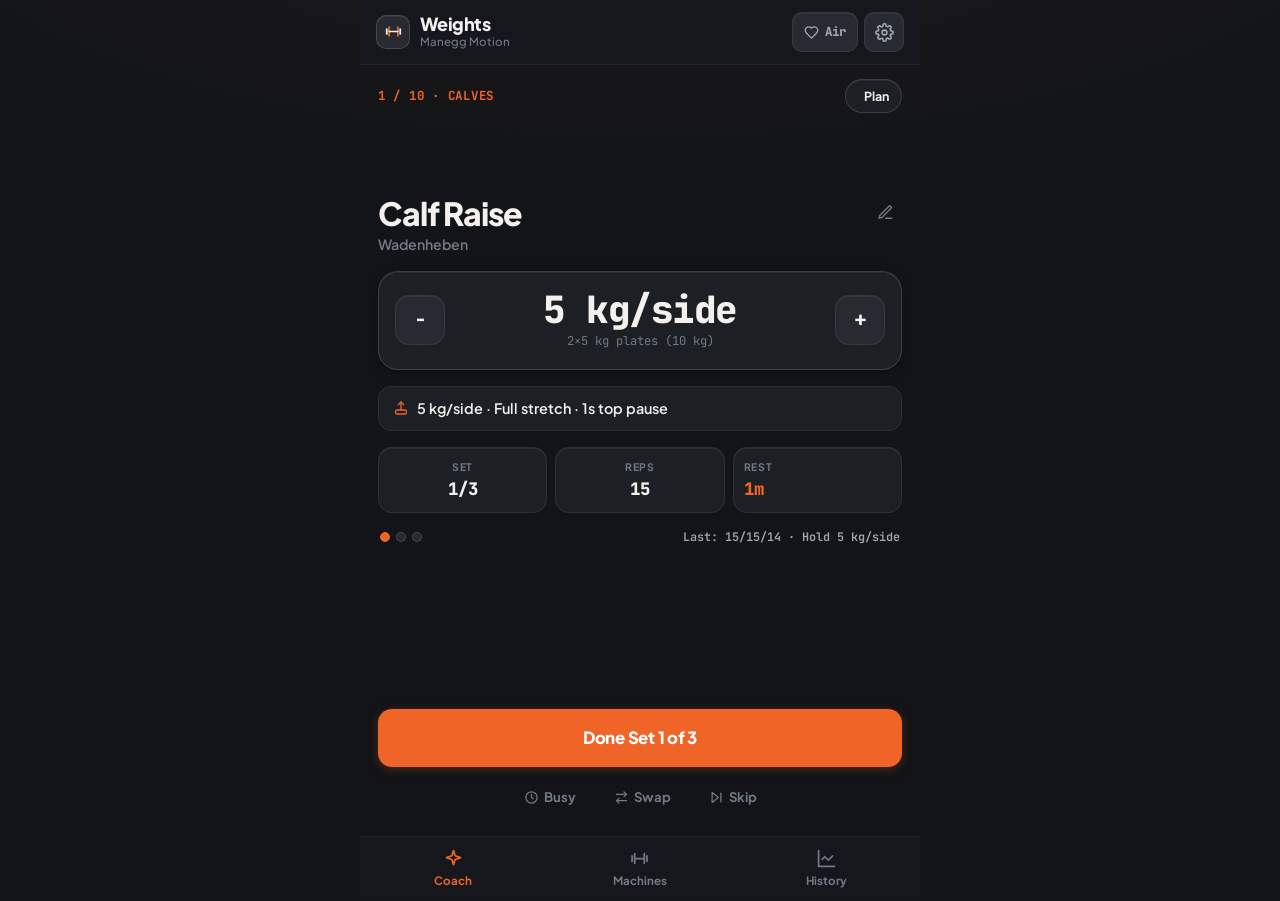
==== index.html @ cd10335b "Add Weights full-screen Manegg Motion coach PWA with Fitbit Air live HR" ====
<!DOCTYPE html>
<html lang="en" data-theme="dark">
<head>
  <meta charset="UTF-8" />
  <meta name="viewport" content="width=device-width, initial-scale=1.0, viewport-fit=cover" />
  <title>Weights — Manegg Motion Coach</title>
  <meta name="description" content="Full-screen gym coach for Manegg Motion with live Fitbit Air heart rate, adaptive weights, and rest timer." />
  <meta name="theme-color" content="#131519" />
  <meta name="apple-mobile-web-app-capable" content="yes" />
  <meta name="apple-mobile-web-app-status-bar-style" content="black-translucent" />
  <link rel="manifest" href="manifest.webmanifest" />
  <link rel="icon" type="image/svg+xml" href="icons/icon.svg" />
  <link rel="apple-touch-icon" href="icons/icon.svg" />
  <link rel="preconnect" href="https://fonts.googleapis.com" />
  <link rel="preconnect" href="https://fonts.gstatic.com" crossorigin />
  <link href="https://fonts.googleapis.com/css2?family=JetBrains+Mono:wght@600;700;800&family=Plus+Jakarta+Sans:wght@500;600;700;800&display=swap" rel="stylesheet" />
  <link rel="stylesheet" href="css/styles.css" />
</head>
<body>
  <div class="app-shell">
    <header class="app-header">
      <div class="brand">
        <div class="brand-mark" aria-hidden="true">
          <svg width="19" height="19" viewBox="0 0 24 24" fill="none" stroke="currentColor" stroke-width="2.2" stroke-linecap="round" stroke-linejoin="round">
            <path d="M6.5 6.5v11" stroke="var(--accent)"/>
            <path d="M17.5 6.5v11" stroke="var(--accent)"/>
            <path d="M3.5 9v6"/>
            <path d="M20.5 9v6"/>
            <path d="M6.5 12h11"/>
          </svg>
        </div>
        <div>
          <h1 class="brand-title">Weights</h1>
          <span class="brand-sub">Manegg Motion</span>
        </div>
      </div>

      <div class="header-actions">
        <button type="button" id="wearable-btn" class="hr-pill-btn" aria-label="Google Fitbit Air">
          <svg viewBox="0 0 24 24" fill="none" stroke="currentColor" stroke-width="2.1" stroke-linecap="round" stroke-linejoin="round">
            <path d="M19 14c1.49-1.46 3-3.21 3-5.5A5.5 5.5 0 0 0 16.5 3c-1.76 0-3 .5-4.5 2-1.5-1.5-2.74-2-4.5-2A5.5 5.5 0 0 0 2 8.5c0 2.3 1.5 4.05 3 5.5l7 7Z"/>
          </svg>
          <span id="wearable-btn-label">Air</span>
        </button>
        <button type="button" id="open-settings-btn" class="icon-btn" aria-label="Settings">
          <svg viewBox="0 0 24 24" fill="none" stroke="currentColor" stroke-width="2" stroke-linecap="round" stroke-linejoin="round">
            <circle cx="12" cy="12" r="3"/>
            <path d="M19.4 15a1.65 1.65 0 0 0 .33 1.82l.06.06a2 2 0 1 1-2.83 2.83l-.06-.06a1.65 1.65 0 0 0-1.82-.33 1.65 1.65 0 0 0-1 1.51V21a2 2 0 1 1-4 0v-.09A1.65 1.65 0 0 0 9 19.4a1.65 1.65 0 0 0-1.82.33l-.06.06a2 2 0 1 1-2.83-2.83l.06-.06a1.65 1.65 0 0 0 .33-1.82 1.65 1.65 0 0 0-1.51-1H3a2 2 0 1 1 0-4h.09A1.65 1.65 0 0 0 4.6 9a1.65 1.65 0 0 0-.33-1.82l-.06-.06a2 2 0 1 1 2.83-2.83l.06.06a1.65 1.65 0 0 0 1.82.33H9a1.65 1.65 0 0 0 1-1.51V3a2 2 0 1 1 4 0v.09a1.65 1.65 0 0 0 1 1.51 1.65 1.65 0 0 0 1.82-.33l.06-.06a2 2 0 1 1 2.83 2.83l-.06.06a1.65 1.65 0 0 0-.33 1.82V9c.26.6.85 1 1.51 1H21a2 2 0 1 1 0 4h-.09a1.65 1.65 0 0 0-1.51 1Z"/>
          </svg>
        </button>
      </div>
    </header>

    <main id="app-main" class="app-main" aria-live="polite"></main>

    <aside id="timer-dock" class="timer-dock is-hidden" aria-label="Rest timer"></aside>

    <nav class="bottom-nav" aria-label="Navigation">
      <button type="button" id="nav-coach" class="nav-item is-active" data-tab="coach">
        <svg viewBox="0 0 24 24" fill="none" stroke="currentColor" stroke-width="2" stroke-linecap="round" stroke-linejoin="round">
          <path d="M12 3l1.9 5.8L20 11l-6.1 2.2L12 19l-1.9-5.8L4 11l6.1-2.2L12 3z"/>
        </svg>
        <span>Coach</span>
      </button>

      <button type="button" id="nav-machines" class="nav-item" data-tab="machines">
        <svg viewBox="0 0 24 24" fill="none" stroke="currentColor" stroke-width="2" stroke-linecap="round" stroke-linejoin="round">
          <path d="M6.5 6.5v11"/>
          <path d="M17.5 6.5v11"/>
          <path d="M3.5 9v6"/>
          <path d="M20.5 9v6"/>
          <path d="M6.5 12h11"/>
        </svg>
        <span>Machines</span>
      </button>

      <button type="button" id="nav-history" class="nav-item" data-tab="history">
        <svg viewBox="0 0 24 24" fill="none" stroke="currentColor" stroke-width="2" stroke-linecap="round" stroke-linejoin="round">
          <path d="M3 3v18h18"/>
          <path d="m19 9-5 5-4-4-3 3"/>
        </svg>
        <span>History</span>
      </button>
    </nav>
  </div>

  <div id="modal-backdrop" class="modal-backdrop" role="dialog" aria-modal="true" aria-hidden="true" aria-labelledby="modal-title">
    <div class="modal-sheet">
      <div class="modal-header">
        <h2 id="modal-title" class="modal-title"></h2>
        <button type="button" id="close-modal-btn" class="card-mini-btn" data-action="close-modal" aria-label="Close">
          <svg viewBox="0 0 24 24" fill="none" stroke="currentColor" stroke-width="2" stroke-linecap="round" stroke-linejoin="round">
            <path d="M18 6 6 18"/>
            <path d="m6 6 12 12"/>
          </svg>
        </button>
      </div>
      <div id="modal-body"></div>
    </div>
  </div>

  <div id="toast" class="toast" role="status" aria-live="polite"></div>

  <script type="module" src="js/app.js"></script>
</body>
</html>
---- css/styles.css ----
/* ==========================================================================
   WEIGHTS — Gym Machine & Rest Timer Design System
   Tactile Gym Hardware aesthetic: Matte Obsidian, Warm Chalk, Signal Orange
   ========================================================================== */

:root {
  /* Palette — Dark (Default Gym Floor) */
  --bg-app: hsl(220, 12%, 8%);
  --bg-surface: hsl(220, 11%, 12.5%);
  --bg-surface-hover: hsl(220, 11%, 14.5%);
  --bg-elevated: hsl(220, 10%, 17%);
  --bg-pressed: hsl(220, 10%, 21%);
  --bg-inset: hsl(220, 13%, 9.5%);
  --bg-dock: hsla(220, 13%, 10%, 0.94);

  --border-subtle: hsla(36, 15%, 90%, 0.08);
  --border-strong: hsla(36, 15%, 90%, 0.16);
  --specular-top: inset 0 1px 0 hsla(36, 20%, 96%, 0.06);

  --text-primary: hsl(36, 20%, 94%);
  --text-secondary: hsl(220, 10%, 67%);
  --text-muted: hsl(220, 9%, 49%);

  --accent: hsl(18, 88%, 55%);
  --accent-hover: hsl(18, 92%, 61%);
  --accent-text: hsl(0, 0%, 100%);
  --accent-soft: hsla(18, 88%, 55%, 0.14);

  --success: hsl(152, 60%, 44%);
  --success-text: hsl(152, 85%, 96%);
  --success-soft: hsla(152, 60%, 44%, 0.15);

  --warning: hsl(40, 92%, 54%);
  --warning-soft: hsla(40, 92%, 54%, 0.16);

  --danger: hsl(4, 78%, 56%);
  --danger-soft: hsla(4, 78%, 56%, 0.15);

  /* Shadows */
  --shadow-card: 0 2px 10px hsla(220, 40%, 2%, 0.35), var(--specular-top);
  --shadow-elevated: 0 10px 30px hsla(220, 40%, 2%, 0.5), var(--specular-top);
  --shadow-modal: 0 24px 60px hsla(220, 40%, 2%, 0.72), var(--specular-top);

  /* Typography */
  --font-sans: 'Plus Jakarta Sans', -apple-system, BlinkMacSystemFont, 'Segoe UI', Roboto, sans-serif;
  --font-mono: 'JetBrains Mono', ui-monospace, SFMono-Regular, Menlo, Consolas, monospace;

  /* Spacing & Radii */
  --radius-xs: 6px;
  --radius-sm: 10px;
  --radius-md: 14px;
  --radius-lg: 20px;
  --radius-pill: 999px;

  /* Motion */
  --ease-out: cubic-bezier(0.22, 1, 0.36, 1);
  --dur-fast: 140ms;
  --dur-med: 240ms;

  /* Layout */
  --app-max-w: 560px;
  --nav-h: 64px;
  --dock-h: 78px;
}

[data-theme="light"] {
  --bg-app: hsl(36, 18%, 94%);
  --bg-surface: hsl(0, 0%, 100%);
  --bg-surface-hover: hsl(36, 20%, 98%);
  --bg-elevated: hsl(36, 14%, 92%);
  --bg-pressed: hsl(36, 12%, 86%);
  --bg-inset: hsl(36, 16%, 95%);
  --bg-dock: hsla(0, 0%, 100%, 0.94);

  --border-subtle: hsla(220, 18%, 12%, 0.08);
  --border-strong: hsla(220, 18%, 12%, 0.16);
  --specular-top: inset 0 1px 0 hsla(0, 0%, 100%, 0.9);

  --text-primary: hsl(220, 18%, 12%);
  --text-secondary: hsl(220, 10%, 40%);
  --text-muted: hsl(220, 8%, 55%);

  --accent: hsl(16, 86%, 48%);
  --accent-hover: hsl(16, 86%, 43%);
  --accent-text: hsl(0, 0%, 100%);
  --accent-soft: hsla(16, 86%, 48%, 0.11);

  --success: hsl(152, 62%, 35%);
  --success-text: hsl(0, 0%, 100%);
  --success-soft: hsla(152, 62%, 35%, 0.12);

  --warning: hsl(36, 90%, 44%);
  --warning-soft: hsla(36, 90%, 44%, 0.14);

  --danger: hsl(4, 74%, 49%);
  --danger-soft: hsla(4, 74%, 49%, 0.12);

  --shadow-card: 0 2px 8px hsla(220, 20%, 15%, 0.06), 0 1px 2px hsla(220, 20%, 15%, 0.04);
  --shadow-elevated: 0 10px 26px hsla(220, 20%, 15%, 0.12);
  --shadow-modal: 0 24px 60px hsla(220, 20%, 15%, 0.24);
}

/* Reset & Base */
*,
*::before,
*::after {
  box-sizing: border-box;
  -webkit-tap-highlight-color: transparent;
}

html {
  font-size: 16px;
  color-scheme: dark;
  background-color: var(--bg-app);
}

[data-theme="light"] {
  color-scheme: light;
}

body {
  margin: 0;
  min-height: 100dvh;
  font-family: var(--font-sans);
  color: var(--text-primary);
  background:
    radial-gradient(120% 55% at 50% -10%, hsla(18, 40%, 40%, 0.07), transparent 65%),
    var(--bg-app);
  line-height: 1.45;
  -webkit-font-smoothing: antialiased;
  overflow-x: hidden;
}

button,
input,
select,
textarea {
  font: inherit;
  color: inherit;
}

button {
  cursor: pointer;
  border: none;
  background: none;
  padding: 0;
  touch-action: manipulation;
}

button:focus-visible,
input:focus-visible,
select:focus-visible,
textarea:focus-visible {
  outline: 2px solid var(--accent);
  outline-offset: 2px;
}

.sr-only {
  position: absolute;
  width: 1px;
  height: 1px;
  padding: 0;
  margin: -1px;
  overflow: hidden;
  clip: rect(0, 0, 0, 0);
  white-space: nowrap;
  border: 0;
}

.mono {
  font-family: var(--font-mono);
  font-variant-numeric: tabular-nums;
}

/* ==========================================================================
   App Shell & Header
   ========================================================================== */

.app-shell {
  width: 100%;
  max-width: var(--app-max-w);
  margin: 0 auto;
  min-height: 100dvh;
  display: flex;
  flex-direction: column;
  position: relative;
}

.app-header {
  position: sticky;
  top: 0;
  z-index: 30;
  background: var(--bg-dock);
  backdrop-filter: blur(14px);
  -webkit-backdrop-filter: blur(14px);
  border-bottom: 1px solid var(--border-subtle);
  padding: 12px 16px;
  display: flex;
  align-items: center;
  justify-content: space-between;
  gap: 10px;
}

.brand {
  display: flex;
  align-items: center;
  gap: 10px;
  min-width: 0;
}

.brand-mark {
  width: 34px;
  height: 34px;
  border-radius: 10px;
  background: var(--bg-elevated);
  border: 1px solid var(--border-strong);
  display: grid;
  place-items: center;
  flex-shrink: 0;
  box-shadow: var(--specular-top);
}

.brand-title {
  margin: 0;
  font-size: 1.125rem;
  font-weight: 800;
  letter-spacing: -0.03em;
  line-height: 1.1;
}

.brand-sub {
  font-size: 0.72rem;
  color: var(--text-muted);
  font-weight: 500;
  display: block;
}

.header-actions {
  display: flex;
  align-items: center;
  gap: 6px;
}

.icon-btn {
  width: 40px;
  height: 40px;
  border-radius: var(--radius-sm);
  background: var(--bg-elevated);
  border: 1px solid var(--border-subtle);
  color: var(--text-secondary);
  display: inline-flex;
  align-items: center;
  justify-content: center;
  transition: background var(--dur-fast) var(--ease-out),
              color var(--dur-fast) var(--ease-out),
              transform var(--dur-fast) var(--ease-out);
  box-shadow: var(--specular-top);
}

.icon-btn:hover {
  background: var(--bg-pressed);
  color: var(--text-primary);
}

.icon-btn:active {
  transform: scale(0.94);
}

.icon-btn.is-active {
  background: var(--accent-soft);
  color: var(--accent);
  border-color: hsla(18, 88%, 55%, 0.25);
}

.icon-btn svg {
  width: 19px;
  height: 19px;
}

/* ==========================================================================
   Main Content Area
   ========================================================================== */

.app-main {
  flex: 1;
  padding: 14px 16px calc(var(--nav-h) + var(--dock-h) + 34px);
  display: flex;
  flex-direction: column;
  gap: 14px;
}

/* Active Session Banner */
.session-bar {
  background: var(--bg-surface);
  border: 1px solid var(--border-subtle);
  border-radius: var(--radius-md);
  padding: 12px 14px;
  display: flex;
  align-items: center;
  justify-content: space-between;
  gap: 12px;
  box-shadow: var(--shadow-card);
}

.session-stats {
  display: flex;
  align-items: center;
  gap: 14px;
  flex-wrap: wrap;
}

.session-stat {
  display: flex;
  flex-direction: column;
}

.session-stat-label {
  font-size: 0.68rem;
  text-transform: uppercase;
  letter-spacing: 0.06em;
  color: var(--text-muted);
  font-weight: 700;
}

.session-stat-value {
  font-family: var(--font-mono);
  font-variant-numeric: tabular-nums;
  font-size: 0.96rem;
  font-weight: 700;
  color: var(--text-primary);
}

.btn {
  display: inline-flex;
  align-items: center;
  justify-content: center;
  gap: 7px;
  min-height: 42px;
  padding: 0 15px;
  border-radius: var(--radius-sm);
  font-size: 0.875rem;
  font-weight: 700;
  letter-spacing: -0.01em;
  transition: background var(--dur-fast) var(--ease-out),
              transform var(--dur-fast) var(--ease-out),
              opacity var(--dur-fast) var(--ease-out);
  white-space: nowrap;
}

.btn svg {
  width: 17px;
  height: 17px;
  flex-shrink: 0;
}

.machine-setup-icon svg {
  width: 14px;
  height: 14px;
  display: block;
}

.timer-idle-label svg {
  width: 16px;
  height: 16px;
  color: var(--accent);
  flex-shrink: 0;
}

.btn:active {
  transform: scale(0.97);
}

.btn-primary {
  background: var(--accent);
  color: var(--accent-text);
  box-shadow: 0 2px 10px hsla(18, 88%, 55%, 0.28);
}

.btn-primary:hover {
  background: var(--accent-hover);
}

.btn-success {
  background: var(--success);
  color: var(--success-text);
}

.btn-secondary {
  background: var(--bg-elevated);
  color: var(--text-primary);
  border: 1px solid var(--border-subtle);
  box-shadow: var(--specular-top);
}

.btn-secondary:hover {
  background: var(--bg-pressed);
}

.btn-ghost {
  background: transparent;
  color: var(--text-secondary);
}

.btn-ghost:hover {
  background: var(--bg-elevated);
  color: var(--text-primary);
}

.btn-danger {
  background: var(--danger-soft);
  color: var(--danger);
}

.btn-danger:hover {
  background: var(--danger);
  color: #fff;
}

.btn-sm {
  min-height: 36px;
  padding: 0 12px;
  font-size: 0.8rem;
}

.btn:disabled {
  opacity: 0.45;
  cursor: not-allowed;
  transform: none;
}

/* Toolbar: Routine Tabs + Search */
.train-controls {
  display: flex;
  flex-direction: column;
  gap: 10px;
}

.routine-tabs {
  display: flex;
  gap: 7px;
  overflow-x: auto;
  padding-bottom: 2px;
  scrollbar-width: none;
}

.routine-tabs::-webkit-scrollbar {
  display: none;
}

.routine-tab {
  flex-shrink: 0;
  min-height: 38px;
  padding: 0 14px;
  border-radius: var(--radius-pill);
  background: var(--bg-surface);
  border: 1px solid var(--border-subtle);
  color: var(--text-secondary);
  font-size: 0.84rem;
  font-weight: 600;
  display: inline-flex;
  align-items: center;
  gap: 6px;
  transition: all var(--dur-fast) var(--ease-out);
  box-shadow: var(--specular-top);
}

.routine-tab:hover {
  color: var(--text-primary);
  background: var(--bg-elevated);
}

.routine-tab.is-active {
  background: var(--text-primary);
  color: var(--bg-app);
  border-color: transparent;
}

.routine-tab-count {
  font-family: var(--font-mono);
  font-size: 0.72rem;
  opacity: 0.72;
}

.search-row {
  display: flex;
  gap: 8px;
  align-items: center;
}

.search-box {
  flex: 1;
  position: relative;
  display: flex;
  align-items: center;
}

.search-box svg {
  position: absolute;
  left: 12px;
  width: 17px;
  height: 17px;
  color: var(--text-muted);
  pointer-events: none;
}

.search-input {
  width: 100%;
  min-height: 44px;
  padding: 0 36px 0 38px;
  border-radius: var(--radius-sm);
  background: var(--bg-surface);
  border: 1px solid var(--border-subtle);
  color: var(--text-primary);
  font-size: 0.9rem;
  transition: border-color var(--dur-fast) var(--ease-out), background var(--dur-fast) var(--ease-out);
}

.search-input::placeholder {
  color: var(--text-muted);
}

.search-input:focus {
  outline: none;
  border-color: var(--accent);
}

.search-clear {
  position: absolute;
  right: 6px;
  width: 30px;
  height: 30px;
  border-radius: 50%;
  display: grid;
  place-items: center;
  color: var(--text-muted);
}

.search-clear:hover {
  color: var(--text-primary);
  background: var(--bg-elevated);
}

/* ==========================================================================
   Machine Card — Core Gym Experience
   ========================================================================== */

.machine-list {
  display: flex;
  flex-direction: column;
  gap: 12px;
}

.machine-card {
  background: var(--bg-surface);
  border: 1px solid var(--border-subtle);
  border-radius: var(--radius-lg);
  padding: 15px 15px 14px;
  box-shadow: var(--shadow-card);
  display: flex;
  flex-direction: column;
  gap: 13px;
  transition: border-color var(--dur-med) var(--ease-out),
              transform var(--dur-fast) var(--ease-out),
              background var(--dur-med) var(--ease-out);
}

.machine-card.is-complete {
  border-color: hsla(152, 60%, 44%, 0.35);
}

.machine-card-head {
  display: flex;
  align-items: flex-start;
  justify-content: space-between;
  gap: 10px;
}

.machine-meta {
  min-width: 0;
  flex: 1;
}

.machine-title-row {
  display: flex;
  align-items: center;
  gap: 8px;
  flex-wrap: wrap;
}

.machine-name {
  margin: 0;
  font-size: 1.06rem;
  font-weight: 750;
  letter-spacing: -0.02em;
  line-height: 1.25;
}

.machine-muscle {
  font-size: 0.7rem;
  font-weight: 700;
  text-transform: uppercase;
  letter-spacing: 0.05em;
  color: var(--text-muted);
  background: var(--bg-elevated);
  padding: 3px 7px;
  border-radius: var(--radius-xs);
}

.machine-setup {
  margin: 5px 0 0;
  font-size: 0.82rem;
  color: var(--text-secondary);
  display: flex;
  align-items: center;
  gap: 6px;
}

.machine-setup-icon {
  color: var(--accent);
  flex-shrink: 0;
  width: 14px;
  height: 14px;
}

.machine-card-actions {
  display: flex;
  align-items: center;
  gap: 4px;
  flex-shrink: 0;
}

.card-mini-btn {
  width: 34px;
  height: 34px;
  border-radius: var(--radius-xs);
  color: var(--text-muted);
  display: grid;
  place-items: center;
  transition: background var(--dur-fast), color var(--dur-fast);
}

.card-mini-btn:hover {
  background: var(--bg-elevated);
  color: var(--text-primary);
}

.card-mini-btn svg {
  width: 17px;
  height: 17px;
}

/* Weight & Rest Control Strip */
.machine-metrics {
  display: grid;
  grid-template-columns: 1fr auto;
  gap: 10px;
  align-items: stretch;
}

.weight-control {
  background: var(--bg-inset);
  border: 1px solid var(--border-subtle);
  border-radius: var(--radius-md);
  padding: 6px;
  display: flex;
  align-items: center;
  justify-content: space-between;
  gap: 6px;
}

.step-btn {
  width: 44px;
  height: 44px;
  border-radius: var(--radius-sm);
  background: var(--bg-elevated);
  border: 1px solid var(--border-subtle);
  color: var(--text-primary);
  font-family: var(--font-mono);
  font-size: 1.15rem;
  font-weight: 700;
  display: grid;
  place-items: center;
  flex-shrink: 0;
  box-shadow: var(--specular-top);
  transition: background var(--dur-fast), transform var(--dur-fast);
}

.step-btn:hover {
  background: var(--bg-pressed);
}

.step-btn:active {
  transform: scale(0.93);
}

.weight-display {
  display: flex;
  flex-direction: column;
  align-items: center;
  justify-content: center;
  min-width: 0;
  flex: 1;
  cursor: pointer;
  padding: 2px 4px;
  border-radius: var(--radius-xs);
  transition: background var(--dur-fast);
}

.weight-display:hover {
  background: var(--bg-elevated);
}

.weight-value-row {
  display: flex;
  align-items: baseline;
  gap: 4px;
}

.weight-number {
  font-family: var(--font-mono);
  font-variant-numeric: tabular-nums;
  font-size: 1.55rem;
  font-weight: 800;
  letter-spacing: -0.04em;
  line-height: 1.05;
  color: var(--text-primary);
}

.weight-unit {
  font-size: 0.78rem;
  font-weight: 700;
  color: var(--text-muted);
  text-transform: uppercase;
}

.weight-sub {
  font-size: 0.7rem;
  color: var(--text-muted);
  font-family: var(--font-mono);
  margin-top: 2px;
}

.rest-chip-btn {
  background: var(--bg-inset);
  border: 1px solid var(--border-subtle);
  border-radius: var(--radius-md);
  padding: 8px 13px;
  display: flex;
  flex-direction: column;
  align-items: center;
  justify-content: center;
  gap: 2px;
  min-width: 84px;
  transition: background var(--dur-fast), border-color var(--dur-fast), transform var(--dur-fast);
}

.rest-chip-btn:hover {
  background: var(--bg-elevated);
  border-color: var(--border-strong);
}

.rest-chip-btn:active {
  transform: scale(0.95);
}

.rest-chip-label {
  font-size: 0.64rem;
  font-weight: 700;
  text-transform: uppercase;
  letter-spacing: 0.06em;
  color: var(--text-muted);
}

.rest-chip-time {
  font-family: var(--font-mono);
  font-variant-numeric: tabular-nums;
  font-size: 1.02rem;
  font-weight: 750;
  color: var(--accent);
  display: flex;
  align-items: center;
  gap: 4px;
}

.rest-chip-time svg {
  width: 14px;
  height: 14px;
}

/* Sets Tracker Row */
.sets-section {
  display: flex;
  flex-direction: column;
  gap: 8px;
}

.sets-header {
  display: flex;
  align-items: center;
  justify-content: space-between;
  font-size: 0.76rem;
  color: var(--text-muted);
}

.sets-target {
  font-family: var(--font-mono);
  font-weight: 600;
  color: var(--text-secondary);
}

.sets-grid {
  display: grid;
  grid-template-columns: repeat(auto-fit, minmax(64px, 1fr));
  gap: 7px;
}

.set-btn {
  min-height: 48px;
  padding: 6px 8px;
  border-radius: var(--radius-sm);
  background: var(--bg-elevated);
  border: 1px solid var(--border-subtle);
  display: flex;
  flex-direction: column;
  align-items: center;
  justify-content: center;
  gap: 1px;
  transition: background var(--dur-fast) var(--ease-out),
              border-color var(--dur-fast) var(--ease-out),
              transform var(--dur-fast) var(--ease-out);
  box-shadow: var(--specular-top);
}

.set-btn:hover {
  background: var(--bg-pressed);
}

.set-btn:active {
  transform: scale(0.94);
}

.set-btn-num {
  font-size: 0.65rem;
  font-weight: 700;
  text-transform: uppercase;
  letter-spacing: 0.04em;
  color: var(--text-muted);
}

.set-btn-reps {
  font-family: var(--font-mono);
  font-variant-numeric: tabular-nums;
  font-size: 0.88rem;
  font-weight: 750;
  color: var(--text-primary);
}

.set-btn.is-done {
  background: var(--success-soft);
  border-color: hsla(152, 60%, 44%, 0.42);
}

.set-btn.is-done .set-btn-num {
  color: var(--success);
}

.set-btn.is-done .set-btn-reps {
  color: var(--success);
}

/* Card Footer Info */
.machine-foot {
  display: flex;
  align-items: center;
  justify-content: space-between;
  gap: 8px;
  padding-top: 8px;
  border-top: 1px solid var(--border-subtle);
  font-size: 0.74rem;
  color: var(--text-muted);
}

.pr-tag {
  font-family: var(--font-mono);
  font-size: 0.7rem;
  font-weight: 700;
  color: var(--warning);
  background: var(--warning-soft);
  padding: 2px 7px;
  border-radius: var(--radius-xs);
}

/* ==========================================================================
   Sticky Rest Timer Dock (Above Bottom Nav)
   ========================================================================== */

.timer-dock {
  position: fixed;
  left: 50%;
  transform: translateX(-50%);
  bottom: calc(var(--nav-h) + env(safe-area-inset-bottom, 0px) + 8px);
  width: calc(100% - 24px);
  max-width: calc(var(--app-max-w) - 24px);
  z-index: 40;
  background: var(--bg-dock);
  backdrop-filter: blur(16px);
  -webkit-backdrop-filter: blur(16px);
  border: 1px solid var(--border-strong);
  border-radius: var(--radius-lg);
  box-shadow: var(--shadow-elevated);
  overflow: hidden;
  transition: border-color var(--dur-med) var(--ease-out);
}

.timer-dock.is-running {
  border-color: hsla(18, 88%, 55%, 0.45);
}

.timer-dock.is-overtime {
  border-color: hsla(152, 60%, 44%, 0.65);
  animation: dock-pulse 1.6s ease-in-out infinite;
}

@keyframes dock-pulse {
  0%, 100% { box-shadow: var(--shadow-elevated); }
  50% { box-shadow: 0 10px 30px hsla(152, 60%, 44%, 0.28), var(--specular-top); }
}

.timer-progress-track {
  height: 3px;
  width: 100%;
  background: var(--bg-elevated);
  overflow: hidden;
}

.timer-progress-fill {
  height: 100%;
  width: 0%;
  background: var(--accent);
  transition: width 220ms linear, background var(--dur-med);
}

.timer-dock.is-overtime .timer-progress-fill {
  width: 100% !important;
  background: var(--success);
}

.timer-dock-inner {
  padding: 10px 12px;
  display: flex;
  align-items: center;
  justify-content: space-between;
  gap: 10px;
}

.timer-dock-idle {
  display: flex;
  align-items: center;
  justify-content: space-between;
  gap: 8px;
  width: 100%;
}

.timer-idle-label {
  font-size: 0.78rem;
  font-weight: 700;
  color: var(--text-secondary);
  display: flex;
  align-items: center;
  gap: 6px;
  white-space: nowrap;
}

.timer-quick-presets {
  display: flex;
  align-items: center;
  gap: 6px;
}

.preset-pill {
  min-height: 36px;
  padding: 0 11px;
  border-radius: var(--radius-sm);
  background: var(--bg-elevated);
  border: 1px solid var(--border-subtle);
  font-family: var(--font-mono);
  font-size: 0.8rem;
  font-weight: 700;
  color: var(--text-primary);
  transition: background var(--dur-fast), transform var(--dur-fast);
}

.preset-pill:hover {
  background: var(--accent-soft);
  color: var(--accent);
}

.preset-pill:active {
  transform: scale(0.94);
}

.timer-active-left {
  display: flex;
  align-items: center;
  gap: 11px;
  min-width: 0;
  flex: 1;
  text-align: left;
}

.timer-readout {
  font-family: var(--font-mono);
  font-variant-numeric: tabular-nums;
  font-size: 1.65rem;
  font-weight: 800;
  letter-spacing: -0.04em;
  line-height: 1;
  color: var(--text-primary);
}

.timer-dock.is-overtime .timer-readout {
  color: var(--success);
}

.timer-meta {
  display: flex;
  flex-direction: column;
  min-width: 0;
}

.timer-status {
  font-size: 0.7rem;
  font-weight: 700;
  text-transform: uppercase;
  letter-spacing: 0.05em;
  color: var(--accent);
}

.timer-dock.is-overtime .timer-status {
  color: var(--success);
}

.timer-context {
  font-size: 0.8rem;
  color: var(--text-secondary);
  white-space: nowrap;
  overflow: hidden;
  text-overflow: ellipsis;
}

.timer-active-controls {
  display: flex;
  align-items: center;
  gap: 6px;
  flex-shrink: 0;
}

.timer-nudge-btn {
  min-width: 42px;
  height: 38px;
  padding: 0 8px;
  border-radius: var(--radius-sm);
  background: var(--bg-elevated);
  border: 1px solid var(--border-subtle);
  font-family: var(--font-mono);
  font-size: 0.78rem;
  font-weight: 700;
  color: var(--text-primary);
}

.timer-nudge-btn:hover {
  background: var(--bg-pressed);
}

.timer-nudge-btn:active {
  transform: scale(0.94);
}

.timer-stop-btn {
  height: 38px;
  padding: 0 12px;
  border-radius: var(--radius-sm);
  background: var(--accent);
  color: var(--accent-text);
  font-size: 0.8rem;
  font-weight: 700;
}

.timer-dock.is-overtime .timer-stop-btn {
  background: var(--success);
  color: var(--success-text);
}

/* ==========================================================================
   Bottom Navigation
   ========================================================================== */

.bottom-nav {
  position: fixed;
  bottom: 0;
  left: 50%;
  transform: translateX(-50%);
  width: 100%;
  max-width: var(--app-max-w);
  height: calc(var(--nav-h) + env(safe-area-inset-bottom, 0px));
  padding-bottom: env(safe-area-inset-bottom, 0px);
  background: var(--bg-dock);
  backdrop-filter: blur(16px);
  -webkit-backdrop-filter: blur(16px);
  border-top: 1px solid var(--border-subtle);
  display: grid;
  grid-template-columns: repeat(3, 1fr);
  z-index: 35;
}

.nav-item {
  display: flex;
  flex-direction: column;
  align-items: center;
  justify-content: center;
  gap: 4px;
  color: var(--text-muted);
  font-size: 0.72rem;
  font-weight: 700;
  transition: color var(--dur-fast);
}

.nav-item svg {
  width: 21px;
  height: 21px;
}

.nav-item.is-active {
  color: var(--accent);
}

/* ==========================================================================
   Views: History & Routines
   ========================================================================== */

.section-head {
  display: flex;
  align-items: center;
  justify-content: space-between;
  gap: 10px;
}

.section-title {
  margin: 0;
  font-size: 1.05rem;
  font-weight: 800;
  letter-spacing: -0.02em;
}

.section-sub {
  margin: 2px 0 0;
  font-size: 0.8rem;
  color: var(--text-muted);
}

.history-summary-grid {
  display: grid;
  grid-template-columns: repeat(3, 1fr);
  gap: 10px;
}

.stat-tile {
  background: var(--bg-surface);
  border: 1px solid var(--border-subtle);
  border-radius: var(--radius-md);
  padding: 13px 12px;
  box-shadow: var(--shadow-card);
  display: flex;
  flex-direction: column;
  gap: 4px;
}

.stat-tile-label {
  font-size: 0.68rem;
  font-weight: 700;
  text-transform: uppercase;
  letter-spacing: 0.05em;
  color: var(--text-muted);
}

.stat-tile-val {
  font-family: var(--font-mono);
  font-size: 1.25rem;
  font-weight: 800;
  letter-spacing: -0.03em;
}

.history-card {
  background: var(--bg-surface);
  border: 1px solid var(--border-subtle);
  border-radius: var(--radius-md);
  padding: 14px 15px;
  box-shadow: var(--shadow-card);
  display: flex;
  flex-direction: column;
  gap: 10px;
}

.history-card-top {
  display: flex;
  align-items: flex-start;
  justify-content: space-between;
  gap: 10px;
}

.history-date {
  font-size: 0.78rem;
  color: var(--text-muted);
  font-weight: 600;
}

.history-title {
  margin: 2px 0 0;
  font-size: 0.98rem;
  font-weight: 750;
}

.history-pills {
  display: flex;
  gap: 6px;
  flex-wrap: wrap;
}

.meta-pill {
  font-family: var(--font-mono);
  font-size: 0.72rem;
  font-weight: 600;
  color: var(--text-secondary);
  background: var(--bg-elevated);
  padding: 3px 8px;
  border-radius: var(--radius-xs);
}

.history-items {
  display: flex;
  flex-direction: column;
  gap: 5px;
  padding-top: 8px;
  border-top: 1px solid var(--border-subtle);
}

.history-item-row {
  display: flex;
  align-items: center;
  justify-content: space-between;
  gap: 8px;
  font-size: 0.84rem;
}

.history-item-name {
  color: var(--text-primary);
  font-weight: 600;
}

.history-item-val {
  font-family: var(--font-mono);
  color: var(--text-secondary);
  font-size: 0.8rem;
}

/* Routine Management Cards */
.routine-manage-card {
  background: var(--bg-surface);
  border: 1px solid var(--border-subtle);
  border-radius: var(--radius-md);
  padding: 14px 15px;
  box-shadow: var(--shadow-card);
  display: flex;
  align-items: center;
  justify-content: space-between;
  gap: 12px;
}

.routine-manage-info h3 {
  margin: 0;
  font-size: 0.98rem;
  font-weight: 750;
}

.routine-manage-info p {
  margin: 3px 0 0;
  font-size: 0.8rem;
  color: var(--text-muted);
}

/* Empty States */
.empty-state {
  background: var(--bg-surface);
  border: 1px dashed var(--border-strong);
  border-radius: var(--radius-lg);
  padding: 34px 20px;
  text-align: center;
  display: flex;
  flex-direction: column;
  align-items: center;
  gap: 10px;
}

.empty-state h3 {
  margin: 0;
  font-size: 1rem;
  font-weight: 750;
}

.empty-state p {
  margin: 0;
  font-size: 0.85rem;
  color: var(--text-secondary);
  max-width: 300px;
}

/* ==========================================================================
   Modals & Sheets
   ========================================================================== */

.modal-backdrop {
  position: fixed;
  inset: 0;
  z-index: 60;
  background: hsla(220, 30%, 4%, 0.72);
  backdrop-filter: blur(6px);
  -webkit-backdrop-filter: blur(6px);
  display: flex;
  align-items: flex-end;
  justify-content: center;
  padding: 12px;
  opacity: 0;
  pointer-events: none;
  transition: opacity var(--dur-med) var(--ease-out);
}

.modal-backdrop.is-open {
  opacity: 1;
  pointer-events: auto;
}

@media (min-width: 560px) {
  .modal-backdrop {
    align-items: center;
  }
}

.modal-sheet {
  width: 100%;
  max-width: 480px;
  max-height: 90dvh;
  overflow-y: auto;
  background: var(--bg-surface);
  border: 1px solid var(--border-strong);
  border-radius: var(--radius-lg);
  box-shadow: var(--shadow-modal);
  padding: 20px;
  transform: translateY(18px);
  transition: transform var(--dur-med) var(--ease-out);
}

.modal-backdrop.is-open .modal-sheet {
  transform: translateY(0);
}

.modal-header {
  display: flex;
  align-items: center;
  justify-content: space-between;
  gap: 12px;
  margin-bottom: 16px;
}

.modal-title {
  margin: 0;
  font-size: 1.12rem;
  font-weight: 800;
  letter-spacing: -0.02em;
}

/* Form Elements */
.form-stack {
  display: flex;
  flex-direction: column;
  gap: 14px;
}

.form-grid-2 {
  display: grid;
  grid-template-columns: 1fr 1fr;
  gap: 10px;
}

.form-grid-3 {
  display: grid;
  grid-template-columns: 1fr 1fr 1fr;
  gap: 10px;
}

.field {
  display: flex;
  flex-direction: column;
  gap: 6px;
}

.field-label {
  font-size: 0.76rem;
  font-weight: 700;
  color: var(--text-secondary);
}

.field-input,
.field-select,
.field-textarea {
  width: 100%;
  min-height: 44px;
  padding: 10px 12px;
  border-radius: var(--radius-sm);
  background: var(--bg-inset);
  border: 1px solid var(--border-strong);
  color: var(--text-primary);
  font-size: 0.94rem;
}

.field-textarea {
  min-height: 70px;
  resize: vertical;
}

.field-input:focus,
.field-select:focus,
.field-textarea:focus {
  outline: none;
  border-color: var(--accent);
}

.rest-preset-row {
  display: flex;
  gap: 6px;
  flex-wrap: wrap;
}

.rest-option-btn {
  min-height: 36px;
  padding: 0 11px;
  border-radius: var(--radius-sm);
  background: var(--bg-elevated);
  border: 1px solid var(--border-subtle);
  font-family: var(--font-mono);
  font-size: 0.8rem;
  font-weight: 700;
  color: var(--text-secondary);
}

.rest-option-btn.is-selected {
  background: var(--accent-soft);
  color: var(--accent);
  border-color: hsla(18, 88%, 55%, 0.4);
}

.modal-footer {
  display: flex;
  align-items: center;
  justify-content: space-between;
  gap: 10px;
  margin-top: 18px;
  padding-top: 14px;
  border-top: 1px solid var(--border-subtle);
}

.modal-footer-right {
  display: flex;
  align-items: center;
  gap: 8px;
  margin-left: auto;
}

/* Expanded Rest Timer Modal */
.timer-ring-wrap {
  position: relative;
  width: 224px;
  height: 224px;
  margin: 8px auto 18px;
  display: grid;
  place-items: center;
}

.timer-ring-svg {
  width: 100%;
  height: 100%;
  transform: rotate(-90deg);
}

.timer-ring-bg {
  fill: none;
  stroke: var(--bg-elevated);
  stroke-width: 10;
}

.timer-ring-fg {
  fill: none;
  stroke: var(--accent);
  stroke-width: 10;
  stroke-linecap: round;
  transition: stroke-dashoffset 220ms linear, stroke var(--dur-med);
}

.timer-ring-wrap.is-overtime .timer-ring-fg {
  stroke: var(--success);
}

.timer-ring-center {
  position: absolute;
  inset: 0;
  display: flex;
  flex-direction: column;
  align-items: center;
  justify-content: center;
  text-align: center;
  padding: 16px;
}

.timer-ring-time {
  font-family: var(--font-mono);
  font-variant-numeric: tabular-nums;
  font-size: 2.85rem;
  font-weight: 800;
  letter-spacing: -0.05em;
  line-height: 1;
}

.timer-ring-wrap.is-overtime .timer-ring-time {
  color: var(--success);
}

.timer-ring-label {
  margin-top: 6px;
  font-size: 0.78rem;
  font-weight: 700;
  color: var(--text-secondary);
  max-width: 160px;
  overflow: hidden;
  text-overflow: ellipsis;
  white-space: nowrap;
}

.timer-modal-controls {
  display: grid;
  grid-template-columns: repeat(3, 1fr);
  gap: 8px;
  margin-bottom: 14px;
}

/* Settings Rows */
.setting-row {
  display: flex;
  align-items: center;
  justify-content: space-between;
  gap: 14px;
  padding: 12px 0;
  border-bottom: 1px solid var(--border-subtle);
}

.setting-row:last-child {
  border-bottom: none;
}

.setting-info strong {
  display: block;
  font-size: 0.92rem;
  font-weight: 700;
}

.setting-info span {
  font-size: 0.78rem;
  color: var(--text-muted);
}

.segmented {
  display: inline-flex;
  background: var(--bg-inset);
  border: 1px solid var(--border-subtle);
  border-radius: var(--radius-sm);
  padding: 3px;
  gap: 3px;
}

.segmented-btn {
  min-height: 34px;
  padding: 0 12px;
  border-radius: 7px;
  font-size: 0.8rem;
  font-weight: 700;
  color: var(--text-secondary);
}

.segmented-btn.is-active {
  background: var(--bg-elevated);
  color: var(--text-primary);
  box-shadow: var(--specular-top);
}

/* Toast Notification */
.toast {
  position: fixed;
  top: 72px;
  left: 50%;
  transform: translate(-50%, -14px);
  z-index: 80;
  background: var(--text-primary);
  color: var(--bg-app);
  padding: 10px 16px;
  border-radius: var(--radius-pill);
  font-size: 0.84rem;
  font-weight: 700;
  box-shadow: var(--shadow-elevated);
  opacity: 0;
  pointer-events: none;
  transition: opacity var(--dur-med) var(--ease-out), transform var(--dur-med) var(--ease-out);
  max-width: calc(100% - 32px);
  text-align: center;
}

.toast.is-visible {
  opacity: 1;
  transform: translate(-50%, 0);
}

/* Progression Sparkline */
.progress-list {
  display: flex;
  flex-direction: column;
  gap: 10px;
}

.progress-card {
  background: var(--bg-surface);
  border: 1px solid var(--border-subtle);
  border-radius: var(--radius-md);
  padding: 13px 14px;
  box-shadow: var(--shadow-card);
  display: flex;
  align-items: center;
  justify-content: space-between;
  gap: 12px;
}

.progress-info {
  min-width: 0;
}

.progress-name {
  font-weight: 750;
  font-size: 0.92rem;
}

.progress-meta {
  font-size: 0.76rem;
  color: var(--text-muted);
  font-family: var(--font-mono);
  margin-top: 2px;
}

.sparkline {
  width: 96px;
  height: 32px;
  flex-shrink: 0;
}

/* Responsive tweaks */
@media (max-width: 390px) {
  .weight-number {
    font-size: 1.35rem;
  }
  .step-btn {
    width: 38px;
    height: 40px;
  }
  .rest-chip-btn {
    min-width: 72px;
    padding: 8px 9px;
  }
  .timer-readout {
    font-size: 1.4rem;
  }
}

/* ==========================================================================
   AI-Assisted Coach View — Hero Station, Rep Check-In, Queue & Command Bar
   ========================================================================== */

.coach-bar {
  background: var(--bg-surface);
  border: 1px solid var(--border-subtle);
  border-radius: var(--radius-md);
  padding: 12px 14px;
  box-shadow: var(--shadow-card);
  display: flex;
  flex-direction: column;
  gap: 10px;
}

.coach-bar-top {
  display: flex;
  align-items: flex-start;
  gap: 10px;
}

.coach-avatar {
  width: 30px;
  height: 30px;
  border-radius: 9px;
  background: var(--accent-soft);
  color: var(--accent);
  display: grid;
  place-items: center;
  flex-shrink: 0;
  margin-top: 1px;
}

.coach-avatar svg {
  width: 16px;
  height: 16px;
}

.coach-speech {
  font-size: 0.86rem;
  color: var(--text-primary);
  line-height: 1.45;
  flex: 1;
}

.coach-speech strong {
  color: var(--accent);
}

.coach-cmd-form {
  display: flex;
  gap: 7px;
  align-items: center;
}

.coach-cmd-input {
  flex: 1;
  min-height: 40px;
  padding: 0 12px;
  border-radius: var(--radius-sm);
  background: var(--bg-inset);
  border: 1px solid var(--border-strong);
  color: var(--text-primary);
  font-size: 0.85rem;
}

.coach-cmd-input::placeholder {
  color: var(--text-muted);
}

.coach-cmd-input:focus {
  outline: none;
  border-color: var(--accent);
}

.coach-quick-chips {
  display: flex;
  gap: 6px;
  overflow-x: auto;
  padding-bottom: 2px;
  scrollbar-width: none;
}

.coach-quick-chips::-webkit-scrollbar {
  display: none;
}

.coach-chip {
  flex-shrink: 0;
  min-height: 32px;
  padding: 0 11px;
  border-radius: var(--radius-pill);
  background: var(--bg-elevated);
  border: 1px solid var(--border-subtle);
  color: var(--text-secondary);
  font-size: 0.76rem;
  font-weight: 650;
  transition: background var(--dur-fast), color var(--dur-fast), transform var(--dur-fast);
}

.coach-chip:hover {
  background: var(--bg-pressed);
  color: var(--text-primary);
}

.coach-chip:active {
  transform: scale(0.96);
}

.coach-chip.is-off {
  background: var(--danger-soft);
  color: var(--danger);
  border-color: hsla(4, 78%, 56%, 0.3);
  text-decoration: line-through;
}

/* Body Group Filter Strip */
.filter-strip {
  display: flex;
  align-items: center;
  gap: 6px;
  overflow-x: auto;
  padding-bottom: 2px;
  scrollbar-width: none;
}

.filter-strip::-webkit-scrollbar {
  display: none;
}

.filter-pill {
  flex-shrink: 0;
  min-height: 34px;
  padding: 0 12px;
  border-radius: var(--radius-pill);
  background: var(--bg-surface);
  border: 1px solid var(--border-subtle);
  color: var(--text-primary);
  font-size: 0.78rem;
  font-weight: 700;
  display: inline-flex;
  align-items: center;
  gap: 5px;
  box-shadow: var(--specular-top);
  transition: all var(--dur-fast);
}

.filter-pill.is-excluded {
  background: var(--bg-inset);
  color: var(--text-muted);
  border-style: dashed;
  opacity: 0.75;
}

.filter-pill-dot {
  width: 7px;
  height: 7px;
  border-radius: 50%;
  background: var(--success);
}

.filter-pill.is-excluded .filter-pill-dot {
  background: var(--text-muted);
}

/* Hero Active Coach Card */
.coach-hero {
  background: var(--bg-surface);
  border: 1px solid var(--border-strong);
  border-radius: var(--radius-lg);
  padding: 18px 16px 16px;
  box-shadow: var(--shadow-elevated);
  display: flex;
  flex-direction: column;
  gap: 15px;
}

.coach-hero-top {
  display: flex;
  align-items: flex-start;
  justify-content: space-between;
  gap: 10px;
}

.coach-step-label {
  font-family: var(--font-mono);
  font-size: 0.72rem;
  font-weight: 700;
  text-transform: uppercase;
  letter-spacing: 0.06em;
  color: var(--accent);
  display: block;
  margin-bottom: 3px;
}

.coach-hero-title {
  margin: 0;
  font-size: 1.32rem;
  font-weight: 800;
  letter-spacing: -0.03em;
  line-height: 1.18;
}

.coach-note-box {
  background: var(--bg-inset);
  border-left: 3px solid var(--accent);
  border-radius: 0 var(--radius-sm) var(--radius-sm) 0;
  padding: 9px 12px;
  font-size: 0.82rem;
  color: var(--text-secondary);
  line-height: 1.42;
}

.coach-specs-grid {
  display: grid;
  grid-template-columns: 1fr 1fr;
  gap: 9px;
}

.spec-box {
  background: var(--bg-inset);
  border: 1px solid var(--border-subtle);
  border-radius: var(--radius-md);
  padding: 11px 12px;
  display: flex;
  flex-direction: column;
  gap: 4px;
}

.spec-box.is-full {
  grid-column: 1 / -1;
}

.spec-label {
  font-size: 0.67rem;
  font-weight: 700;
  text-transform: uppercase;
  letter-spacing: 0.06em;
  color: var(--text-muted);
}

.spec-value {
  font-family: var(--font-mono);
  font-variant-numeric: tabular-nums;
  font-size: 1.15rem;
  font-weight: 800;
  color: var(--text-primary);
  letter-spacing: -0.03em;
}

.spec-sub {
  font-size: 0.76rem;
  color: var(--text-secondary);
  line-height: 1.35;
}

.spec-weight-row {
  display: flex;
  align-items: center;
  justify-content: space-between;
  gap: 8px;
}

/* Cardio Mode Toggle inside Hero */
.cardio-toggle {
  display: grid;
  grid-template-columns: 1fr 1fr;
  gap: 8px;
}

.cardio-opt {
  min-height: 44px;
  border-radius: var(--radius-sm);
  background: var(--bg-elevated);
  border: 1px solid var(--border-subtle);
  font-size: 0.84rem;
  font-weight: 700;
  color: var(--text-secondary);
  display: flex;
  align-items: center;
  justify-content: center;
  gap: 6px;
}

.cardio-opt.is-active {
  background: var(--accent-soft);
  color: var(--accent);
  border-color: hsla(18, 88%, 55%, 0.45);
}

/* Logged Sets Strip */
.logged-sets-row {
  display: flex;
  gap: 7px;
  flex-wrap: wrap;
}

.set-pill-status {
  flex: 1;
  min-width: 78px;
  padding: 8px 10px;
  border-radius: var(--radius-sm);
  background: var(--bg-elevated);
  border: 1px solid var(--border-subtle);
  display: flex;
  flex-direction: column;
  align-items: center;
  gap: 2px;
}

.set-pill-status.is-current {
  border-color: hsla(18, 88%, 55%, 0.55);
  background: var(--accent-soft);
}

.set-pill-status.is-done {
  background: var(--success-soft);
  border-color: hsla(152, 60%, 44%, 0.45);
}

.set-pill-top {
  font-size: 0.65rem;
  font-weight: 700;
  text-transform: uppercase;
  letter-spacing: 0.05em;
  color: var(--text-muted);
}

.set-pill-status.is-current .set-pill-top {
  color: var(--accent);
}

.set-pill-status.is-done .set-pill-top {
  color: var(--success);
}

.set-pill-val {
  font-family: var(--font-mono);
  font-size: 0.88rem;
  font-weight: 800;
}

/* Interactive Rep Check-in Panel */
.rep-checkin {
  background: var(--bg-inset);
  border: 1px solid var(--border-strong);
  border-radius: var(--radius-md);
  padding: 13px;
  display: flex;
  flex-direction: column;
  gap: 11px;
}

.rep-checkin-head {
  display: flex;
  align-items: center;
  justify-content: space-between;
  gap: 8px;
  font-size: 0.82rem;
  font-weight: 700;
}

.rep-stepper-row {
  display: flex;
  align-items: center;
  justify-content: space-between;
  gap: 10px;
}

.rep-big-val {
  font-family: var(--font-mono);
  font-variant-numeric: tabular-nums;
  font-size: 1.7rem;
  font-weight: 800;
  letter-spacing: -0.04em;
  text-align: center;
  flex: 1;
}

.rep-big-val small {
  display: block;
  font-size: 0.72rem;
  font-weight: 600;
  color: var(--text-muted);
  letter-spacing: 0;
}

.rep-quick-row {
  display: grid;
  grid-template-columns: repeat(3, 1fr);
  gap: 7px;
}

.rep-quick-btn {
  min-height: 38px;
  border-radius: var(--radius-sm);
  background: var(--bg-elevated);
  border: 1px solid var(--border-subtle);
  font-family: var(--font-mono);
  font-size: 0.78rem;
  font-weight: 700;
  color: var(--text-secondary);
}

.rep-quick-btn.is-selected {
  background: var(--accent-soft);
  color: var(--accent);
  border-color: hsla(18, 88%, 55%, 0.45);
}

.effort-row {
  display: grid;
  grid-template-columns: repeat(3, 1fr);
  gap: 7px;
}

.effort-btn {
  min-height: 36px;
  border-radius: var(--radius-sm);
  background: var(--bg-elevated);
  border: 1px solid var(--border-subtle);
  font-size: 0.78rem;
  font-weight: 700;
  color: var(--text-secondary);
}

.effort-btn.is-selected {
  background: var(--text-primary);
  color: var(--bg-app);
  border-color: transparent;
}

/* Gym Floor Action Bar (Busy / Swap / Skip) */
.coach-floor-actions {
  display: grid;
  grid-template-columns: repeat(3, 1fr);
  gap: 8px;
  padding-top: 4px;
  border-top: 1px solid var(--border-subtle);
}

.floor-action-btn {
  min-height: 40px;
  padding: 0 8px;
  border-radius: var(--radius-sm);
  background: var(--bg-elevated);
  border: 1px solid var(--border-subtle);
  color: var(--text-secondary);
  font-size: 0.78rem;
  font-weight: 700;
  display: inline-flex;
  align-items: center;
  justify-content: center;
  gap: 5px;
  box-shadow: var(--specular-top);
}

.floor-action-btn:hover {
  background: var(--bg-pressed);
  color: var(--text-primary);
}

.floor-action-btn:active {
  transform: scale(0.96);
}

/* Today's Queue Timeline */
.queue-section {
  display: flex;
  flex-direction: column;
  gap: 8px;
}

.queue-list {
  display: flex;
  flex-direction: column;
  gap: 7px;
}

.queue-item {
  background: var(--bg-surface);
  border: 1px solid var(--border-subtle);
  border-radius: var(--radius-md);
  padding: 11px 13px;
  display: flex;
  align-items: center;
  justify-content: space-between;
  gap: 10px;
  text-align: left;
  width: 100%;
  transition: background var(--dur-fast), border-color var(--dur-fast);
}

.queue-item:hover {
  background: var(--bg-surface-hover);
}

.queue-item.is-active {
  border-color: hsla(18, 88%, 55%, 0.5);
  background: var(--bg-elevated);
}

.queue-item.is-done {
  opacity: 0.72;
}

.queue-item-left {
  display: flex;
  align-items: center;
  gap: 10px;
  min-width: 0;
  flex: 1;
}

.queue-index {
  width: 26px;
  height: 26px;
  border-radius: 8px;
  background: var(--bg-inset);
  border: 1px solid var(--border-subtle);
  font-family: var(--font-mono);
  font-size: 0.74rem;
  font-weight: 700;
  display: grid;
  place-items: center;
  flex-shrink: 0;
  color: var(--text-secondary);
}

.queue-item.is-active .queue-index {
  background: var(--accent);
  color: var(--accent-text);
  border-color: transparent;
}

.queue-item.is-done .queue-index {
  background: var(--success-soft);
  color: var(--success);
  border-color: hsla(152, 60%, 44%, 0.35);
}

.queue-item-info {
  min-width: 0;
  flex: 1;
}

.queue-item-name {
  font-size: 0.88rem;
  font-weight: 700;
  color: var(--text-primary);
  white-space: nowrap;
  overflow: hidden;
  text-overflow: ellipsis;
}

.queue-item-sub {
  font-size: 0.75rem;
  color: var(--text-muted);
  font-family: var(--font-mono);
}

.queue-tag {
  font-size: 0.68rem;
  font-weight: 700;
  padding: 3px 7px;
  border-radius: var(--radius-xs);
  white-space: nowrap;
}

.queue-tag.is-busy {
  background: var(--warning-soft);
  color: var(--warning);
}

.queue-tag.is-adjusted {
  background: var(--success-soft);
  color: var(--success);
}

/* Swap Choice Card */
.swap-list {
  display: flex;
  flex-direction: column;
  gap: 9px;
}

.swap-choice {
  background: var(--bg-inset);
  border: 1px solid var(--border-strong);
  border-radius: var(--radius-md);
  padding: 13px;
  text-align: left;
  width: 100%;
  display: flex;
  flex-direction: column;
  gap: 4px;
}

.swap-choice:hover {
  border-color: var(--accent);
  background: var(--bg-elevated);
}

.swap-choice strong {
  font-size: 0.94rem;
}

.swap-choice span {
  font-size: 0.8rem;
  color: var(--text-secondary);
}

/* Adjustment Summary Banner */
.adjust-list {
  display: flex;
  flex-direction: column;
  gap: 8px;
}

.adjust-item {
  background: var(--bg-inset);
  border: 1px solid var(--border-subtle);
  border-radius: var(--radius-sm);
  padding: 10px 12px;
  display: flex;
  flex-direction: column;
  gap: 3px;
}

.adjust-item-head {
  display: flex;
  align-items: center;
  justify-content: space-between;
  gap: 8px;
  font-size: 0.86rem;
  font-weight: 750;
}

.adjust-badge {
  font-family: var(--font-mono);
  font-size: 0.72rem;
  font-weight: 700;
  padding: 2px 7px;
  border-radius: var(--radius-xs);
  background: var(--accent-soft);
  color: var(--accent);
}

.adjust-badge.is-up {
  background: var(--success-soft);
  color: var(--success);
}

.adjust-item p {
  margin: 0;
  font-size: 0.78rem;
  color: var(--text-secondary);
}

/* ==========================================================================
   Google Fitbit Air & Live Biometrics Strip
   ========================================================================== */

.hr-pill-btn {
  height: 40px;
  padding: 0 11px;
  border-radius: var(--radius-sm);
  background: var(--bg-elevated);
  border: 1px solid var(--border-subtle);
  color: var(--text-secondary);
  display: inline-flex;
  align-items: center;
  gap: 6px;
  font-size: 0.78rem;
  font-weight: 750;
  font-family: var(--font-mono);
  font-variant-numeric: tabular-nums;
  box-shadow: var(--specular-top);
  transition: background var(--dur-fast), color var(--dur-fast), border-color var(--dur-fast);
  white-space: nowrap;
}

.hr-pill-btn svg {
  width: 15px;
  height: 15px;
  flex-shrink: 0;
}

.hr-pill-btn:hover {
  background: var(--bg-pressed);
  color: var(--text-primary);
}

.hr-pill-btn.is-live {
  background: var(--danger-soft);
  color: var(--danger);
  border-color: hsla(4, 78%, 56%, 0.35);
}

.hr-pill-btn.is-live svg {
  fill: currentColor;
  animation: hr-beat 1.05s ease-in-out infinite;
}

@keyframes hr-beat {
  0%, 100% { transform: scale(1); }
  25% { transform: scale(1.18); }
  45% { transform: scale(1); }
}

.live-hr-card {
  background: var(--bg-surface);
  border: 1px solid var(--border-subtle);
  border-radius: var(--radius-md);
  padding: 12px 14px;
  box-shadow: var(--shadow-card);
  display: flex;
  flex-direction: column;
  gap: 10px;
}

.live-hr-top {
  display: flex;
  align-items: center;
  justify-content: space-between;
  gap: 12px;
}

.live-hr-main {
  display: flex;
  align-items: baseline;
  gap: 8px;
}

.live-hr-bpm {
  font-family: var(--font-mono);
  font-variant-numeric: tabular-nums;
  font-size: 1.9rem;
  font-weight: 800;
  letter-spacing: -0.04em;
  line-height: 1;
}

.live-hr-unit {
  font-size: 0.74rem;
  font-weight: 700;
  color: var(--text-muted);
  text-transform: uppercase;
}

.live-hr-zone {
  font-family: var(--font-mono);
  font-size: 0.72rem;
  font-weight: 800;
  padding: 3px 8px;
  border-radius: var(--radius-xs);
  background: var(--bg-elevated);
  color: var(--text-primary);
}

.live-hr-wave {
  width: 112px;
  height: 34px;
  flex-shrink: 0;
}

.live-hr-metrics {
  display: flex;
  align-items: center;
  justify-content: space-between;
  gap: 8px;
  flex-wrap: wrap;
  font-size: 0.75rem;
  color: var(--text-secondary);
  font-family: var(--font-mono);
}

.live-hr-guidance {
  font-size: 0.78rem;
  color: var(--text-primary);
  background: var(--bg-inset);
  border-radius: var(--radius-xs);
  padding: 7px 10px;
  display: flex;
  align-items: center;
  justify-content: space-between;
  gap: 8px;
}

.live-hr-connect-bar {
  background: var(--bg-surface);
  border: 1px dashed var(--border-strong);
  border-radius: var(--radius-md);
  padding: 10px 13px;
  display: flex;
  align-items: center;
  justify-content: space-between;
  gap: 10px;
  font-size: 0.8rem;
  color: var(--text-secondary);
}

.setup-steps {
  margin: 0;
  padding-left: 18px;
  font-size: 0.8rem;
  color: var(--text-secondary);
  display: flex;
  flex-direction: column;
  gap: 5px;
}

.setup-steps strong {
  color: var(--text-primary);
}

.wearable-status-box {
  background: var(--bg-inset);
  border: 1px solid var(--border-subtle);
  border-radius: var(--radius-md);
  padding: 12px 13px;
  display: flex;
  align-items: center;
  justify-content: space-between;
  gap: 10px;
}

.wearable-error {
  background: var(--danger-soft);
  color: var(--danger);
  border-radius: var(--radius-sm);
  padding: 9px 12px;
  font-size: 0.8rem;
  font-weight: 600;
}

/* ==========================================================================
   Full-Screen Minimalist Coach Stage
   ========================================================================== */

.app-main.is-coach-mode {
  padding: 14px 18px calc(var(--nav-h) + 22px);
  min-height: calc(100dvh - 64px);
  display: flex;
  flex-direction: column;
}

.app-main.is-coach-mode.has-timer {
  padding-bottom: calc(var(--nav-h) + var(--dock-h) + 26px);
}

.timer-dock.is-hidden {
  display: none;
}

.coach-stage {
  flex: 1;
  display: flex;
  flex-direction: column;
  justify-content: space-between;
  gap: 18px;
}

.stage-top {
  display: flex;
  align-items: center;
  justify-content: space-between;
  gap: 10px;
}

.stage-counter {
  font-family: var(--font-mono);
  font-size: 0.78rem;
  font-weight: 700;
  text-transform: uppercase;
  letter-spacing: 0.06em;
  color: var(--accent);
}

.stage-plan-btn {
  min-height: 34px;
  padding: 0 12px;
  border-radius: var(--radius-pill);
  background: var(--bg-surface);
  border: 1px solid var(--border-strong);
  color: var(--text-primary);
  font-size: 0.78rem;
  font-weight: 700;
  display: inline-flex;
  align-items: center;
  gap: 6px;
  box-shadow: var(--specular-top);
}

.stage-plan-btn:hover {
  background: var(--bg-elevated);
}

.stage-center {
  display: flex;
  flex-direction: column;
  gap: 16px;
  margin: auto 0;
}

.stage-title-row {
  display: flex;
  align-items: flex-start;
  justify-content: space-between;
  gap: 12px;
}

.stage-machine-name {
  margin: 0;
  font-size: 2rem;
  font-weight: 800;
  letter-spacing: -0.035em;
  line-height: 1.08;
}

.stage-machine-sub {
  margin: 4px 0 0;
  font-size: 0.88rem;
  color: var(--text-muted);
  font-weight: 600;
}

.stage-load-panel {
  background: var(--bg-surface);
  border: 1px solid var(--border-strong);
  border-radius: var(--radius-lg);
  padding: 18px 16px;
  box-shadow: var(--shadow-card);
  display: flex;
  align-items: center;
  justify-content: space-between;
  gap: 12px;
}

.stage-load-center {
  flex: 1;
  text-align: center;
  min-width: 0;
}

.stage-load-value {
  font-family: var(--font-mono);
  font-variant-numeric: tabular-nums;
  font-size: 2.35rem;
  font-weight: 800;
  letter-spacing: -0.04em;
  line-height: 1.05;
  color: var(--text-primary);
}

.stage-load-sub {
  margin-top: 4px;
  font-family: var(--font-mono);
  font-size: 0.76rem;
  color: var(--text-muted);
}

.stage-step-btn {
  width: 50px;
  height: 50px;
  border-radius: var(--radius-md);
  background: var(--bg-elevated);
  border: 1px solid var(--border-subtle);
  color: var(--text-primary);
  font-family: var(--font-mono);
  font-size: 1.35rem;
  font-weight: 700;
  display: grid;
  place-items: center;
  flex-shrink: 0;
  box-shadow: var(--specular-top);
}

.stage-step-btn:hover {
  background: var(--bg-pressed);
}

.stage-step-btn:active {
  transform: scale(0.93);
}

.stage-setup-line {
  display: flex;
  align-items: center;
  gap: 8px;
  padding: 11px 14px;
  border-radius: var(--radius-md);
  background: var(--bg-surface);
  border: 1px solid var(--border-subtle);
  font-size: 0.9rem;
  font-weight: 600;
  color: var(--text-primary);
}

.stage-setup-line svg {
  width: 16px;
  height: 16px;
  color: var(--accent);
  flex-shrink: 0;
}

.stage-specs-3 {
  display: grid;
  grid-template-columns: repeat(3, 1fr);
  gap: 8px;
}

.stage-spec-tile {
  background: var(--bg-surface);
  border: 1px solid var(--border-subtle);
  border-radius: var(--radius-md);
  padding: 11px 10px;
  text-align: center;
  display: flex;
  flex-direction: column;
  gap: 2px;
  box-shadow: var(--specular-top);
}

.stage-spec-tile-label {
  font-size: 0.65rem;
  font-weight: 700;
  text-transform: uppercase;
  letter-spacing: 0.06em;
  color: var(--text-muted);
}

.stage-spec-tile-val {
  font-family: var(--font-mono);
  font-variant-numeric: tabular-nums;
  font-size: 1.08rem;
  font-weight: 800;
  color: var(--text-primary);
}

.stage-spec-tile.is-accent .stage-spec-tile-val {
  color: var(--accent);
}

.stage-meta-row {
  display: flex;
  align-items: center;
  justify-content: space-between;
  gap: 10px;
  padding: 0 2px;
}

.set-dots {
  display: flex;
  align-items: center;
  gap: 6px;
}

.set-dot {
  width: 10px;
  height: 10px;
  border-radius: 50%;
  background: var(--bg-elevated);
  border: 1px solid var(--border-strong);
}

.set-dot.is-current {
  background: var(--accent);
  border-color: var(--accent);
}

.set-dot.is-done {
  background: var(--success);
  border-color: var(--success);
}

.stage-note-pill {
  font-family: var(--font-mono);
  font-size: 0.74rem;
  font-weight: 600;
  color: var(--text-secondary);
  text-align: right;
  white-space: nowrap;
  overflow: hidden;
  text-overflow: ellipsis;
}

.stage-hr-line {
  background: var(--bg-surface);
  border: 1px solid var(--border-subtle);
  border-radius: var(--radius-md);
  padding: 10px 13px;
  display: flex;
  align-items: center;
  justify-content: space-between;
  gap: 10px;
}

.stage-hr-left {
  display: flex;
  align-items: baseline;
  gap: 7px;
  min-width: 0;
}

.stage-hr-bpm {
  font-family: var(--font-mono);
  font-size: 1.35rem;
  font-weight: 800;
  line-height: 1;
}

.stage-hr-tag {
  font-family: var(--font-mono);
  font-size: 0.74rem;
  font-weight: 700;
  color: var(--text-secondary);
  white-space: nowrap;
  overflow: hidden;
  text-overflow: ellipsis;
}

/* Primary Stage Action Footer */
.stage-bottom {
  display: flex;
  flex-direction: column;
  gap: 12px;
  margin-top: auto;
}

.stage-primary-btn {
  width: 100%;
  min-height: 58px;
  border-radius: var(--radius-md);
  font-size: 1.05rem;
  font-weight: 800;
  letter-spacing: -0.015em;
}

.stage-quiet-links {
  display: flex;
  align-items: center;
  justify-content: center;
  gap: 22px;
}

.quiet-link-btn {
  min-height: 36px;
  padding: 0 8px;
  color: var(--text-muted);
  font-size: 0.82rem;
  font-weight: 700;
  display: inline-flex;
  align-items: center;
  gap: 5px;
  transition: color var(--dur-fast);
}

.quiet-link-btn:hover {
  color: var(--text-primary);
}

.quiet-link-btn svg {
  width: 15px;
  height: 15px;
}

/* Focused Rep Picker (replaces primary button cleanly after tapping Done Set) */
.stage-rep-box {
  background: var(--bg-surface);
  border: 1px solid var(--border-strong);
  border-radius: var(--radius-lg);
  padding: 16px;
  box-shadow: var(--shadow-elevated);
  display: flex;
  flex-direction: column;
  gap: 12px;
}

.stage-rep-head {
  display: flex;
  align-items: center;
  justify-content: space-between;
  font-size: 0.82rem;
  font-weight: 700;
  color: var(--text-secondary);
}

@media (max-width: 390px) {
  .stage-machine-name {
    font-size: 1.65rem;
  }
  .stage-load-value {
    font-size: 1.95rem;
  }
}
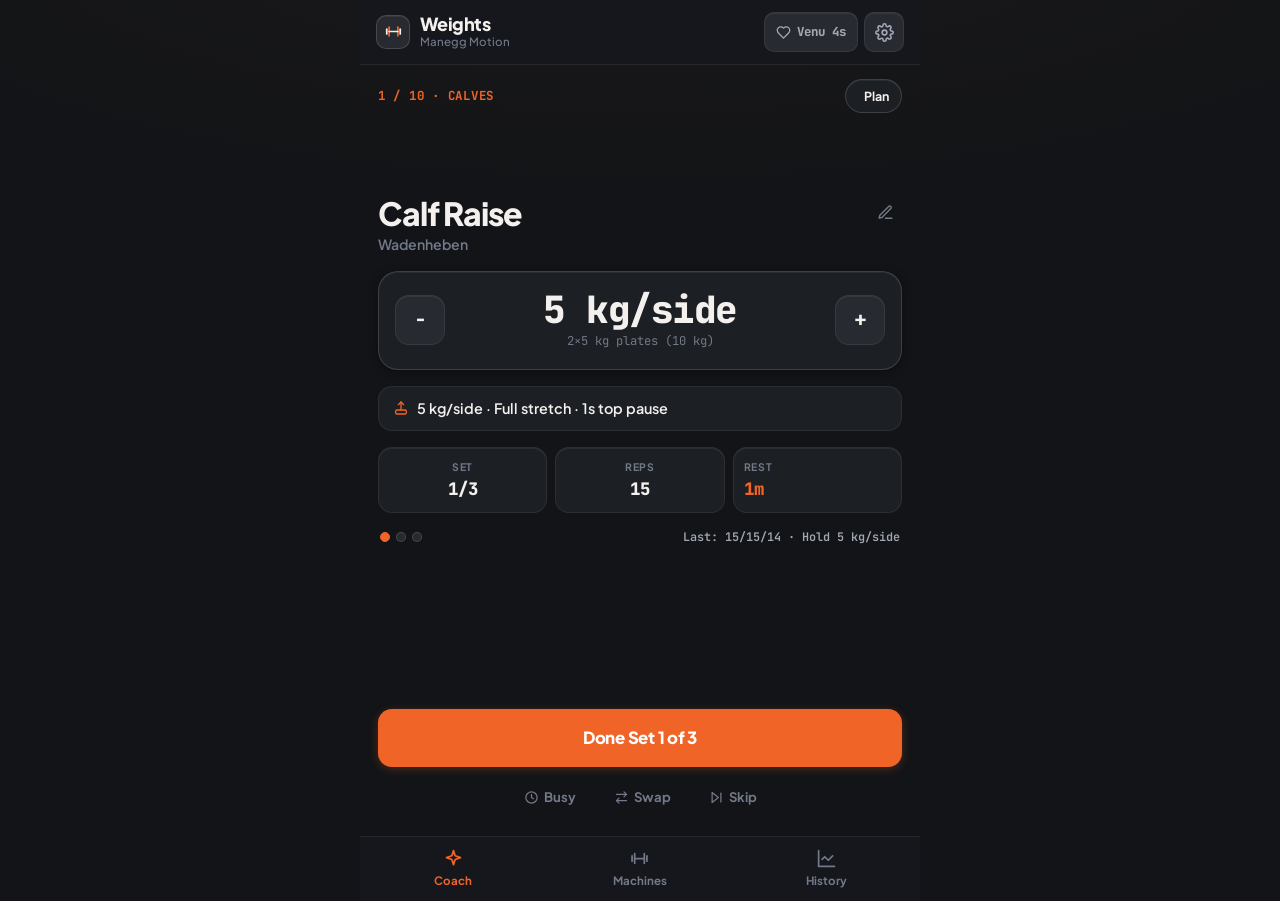
==== commit 8f856e18: "Add Garmin Venu 4s live BLE heart rate support alongside Fitbit Air" ====
--- a/index.html
+++ b/index.html
@@ -4,7 +4,7 @@
   <meta charset="UTF-8" />
   <meta name="viewport" content="width=device-width, initial-scale=1.0, viewport-fit=cover" />
   <title>Weights — Manegg Motion Coach</title>
-  <meta name="description" content="Full-screen gym coach for Manegg Motion with live Fitbit Air heart rate, adaptive weights, and rest timer." />
+  <meta name="description" content="Full-screen gym coach for Manegg Motion with live Garmin Venu 4s & Fitbit Air heart rate, adaptive weights, and rest timer." />
   <meta name="theme-color" content="#131519" />
   <meta name="apple-mobile-web-app-capable" content="yes" />
   <meta name="apple-mobile-web-app-status-bar-style" content="black-translucent" />
@@ -36,11 +36,11 @@
       </div>
 
       <div class="header-actions">
-        <button type="button" id="wearable-btn" class="hr-pill-btn" aria-label="Google Fitbit Air">
+        <button type="button" id="wearable-btn" class="hr-pill-btn" aria-label="Heart Rate Watch">
           <svg viewBox="0 0 24 24" fill="none" stroke="currentColor" stroke-width="2.1" stroke-linecap="round" stroke-linejoin="round">
             <path d="M19 14c1.49-1.46 3-3.21 3-5.5A5.5 5.5 0 0 0 16.5 3c-1.76 0-3 .5-4.5 2-1.5-1.5-2.74-2-4.5-2A5.5 5.5 0 0 0 2 8.5c0 2.3 1.5 4.05 3 5.5l7 7Z"/>
           </svg>
-          <span id="wearable-btn-label">Air</span>
+          <span id="wearable-btn-label">Venu 4s</span>
         </button>
         <button type="button" id="open-settings-btn" class="icon-btn" aria-label="Settings">
           <svg viewBox="0 0 24 24" fill="none" stroke="currentColor" stroke-width="2" stroke-linecap="round" stroke-linejoin="round">
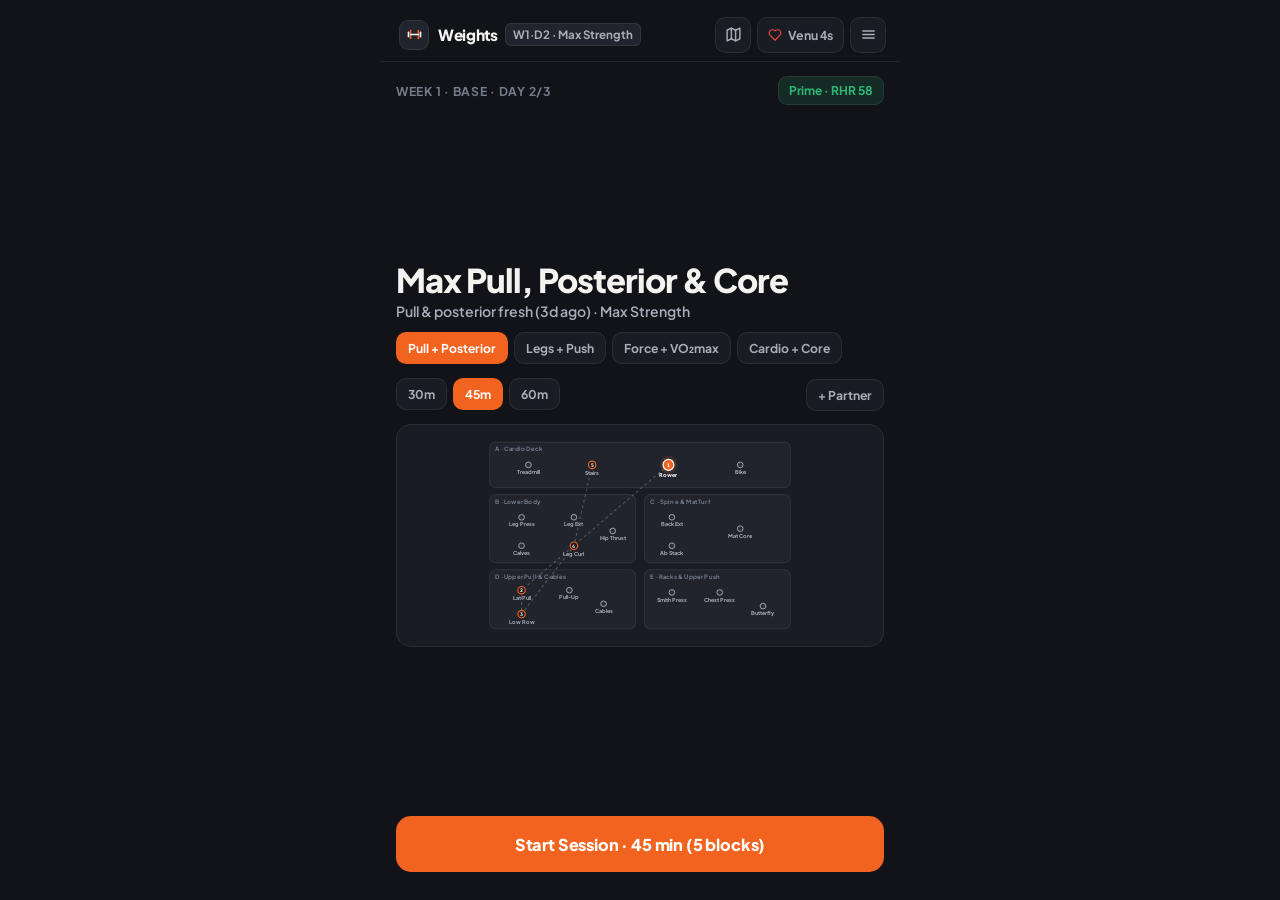
==== commit 71d011d9: "Redesign Weights around science-backed AI Coach, 2D floor plan, mesocycle & partner co-location" ====
--- a/index.html
+++ b/index.html
@@ -3,9 +3,9 @@
 <head>
   <meta charset="UTF-8" />
   <meta name="viewport" content="width=device-width, initial-scale=1.0, viewport-fit=cover" />
-  <title>Weights — Manegg Motion Coach</title>
-  <meta name="description" content="Full-screen gym coach for Manegg Motion with live Garmin Venu 4s & Fitbit Air heart rate, adaptive weights, and rest timer." />
-  <meta name="theme-color" content="#131519" />
+  <title>Weights — AI Strength & Cardio Coach</title>
+  <meta name="description" content="Science-backed AI gym coach for Manegg Motion with 2D floor plan routing, maximal strength & VO2max periodization, and Garmin Venu 4s live heart rate." />
+  <meta name="theme-color" content="#111317" />
   <meta name="apple-mobile-web-app-capable" content="yes" />
   <meta name="apple-mobile-web-app-status-bar-style" content="black-translucent" />
   <link rel="manifest" href="manifest.webmanifest" />
@@ -19,83 +19,67 @@
 <body>
   <div class="app-shell">
     <header class="app-header">
-      <div class="brand">
-        <div class="brand-mark" aria-hidden="true">
-          <svg width="19" height="19" viewBox="0 0 24 24" fill="none" stroke="currentColor" stroke-width="2.2" stroke-linecap="round" stroke-linejoin="round">
+      <button type="button" id="goal-chip-btn" class="brand-goal-btn" data-action="open-goal-modal" aria-label="Goals and Mesocycle Plan">
+        <span class="brand-mark" aria-hidden="true">
+          <svg width="17" height="17" viewBox="0 0 24 24" fill="none" stroke="currentColor" stroke-width="2.3" stroke-linecap="round" stroke-linejoin="round">
             <path d="M6.5 6.5v11" stroke="var(--accent)"/>
             <path d="M17.5 6.5v11" stroke="var(--accent)"/>
             <path d="M3.5 9v6"/>
             <path d="M20.5 9v6"/>
             <path d="M6.5 12h11"/>
           </svg>
-        </div>
-        <div>
-          <h1 class="brand-title">Weights</h1>
-          <span class="brand-sub">Manegg Motion</span>
-        </div>
-      </div>
+        </span>
+        <span class="brand-copy">
+          <span class="brand-title-line">
+            <span class="brand-name-text">Weights</span>
+            <span id="header-meso-tag" class="meso-tag">W1 · Max Strength</span>
+          </span>
+        </span>
+      </button>
 
       <div class="header-actions">
-        <button type="button" id="wearable-btn" class="hr-pill-btn" aria-label="Heart Rate Watch">
+        <button type="button" id="floor-map-btn" class="icon-btn" data-action="open-floor-modal" aria-label="Gym Floor Plan">
+          <svg viewBox="0 0 24 24" fill="none" stroke="currentColor" stroke-width="2" stroke-linecap="round" stroke-linejoin="round">
+            <polygon points="3 6 9 3 15 6 21 3 21 18 15 21 9 18 3 21"/>
+            <line x1="9" y1="3" x2="9" y2="18"/>
+            <line x1="15" y1="6" x2="15" y2="21"/>
+          </svg>
+        </button>
+
+        <button type="button" id="wearable-btn" class="hr-pill-btn" data-action="open-wearable-modal" aria-label="Heart Rate Watch">
           <svg viewBox="0 0 24 24" fill="none" stroke="currentColor" stroke-width="2.1" stroke-linecap="round" stroke-linejoin="round">
             <path d="M19 14c1.49-1.46 3-3.21 3-5.5A5.5 5.5 0 0 0 16.5 3c-1.76 0-3 .5-4.5 2-1.5-1.5-2.74-2-4.5-2A5.5 5.5 0 0 0 2 8.5c0 2.3 1.5 4.05 3 5.5l7 7Z"/>
           </svg>
           <span id="wearable-btn-label">Venu 4s</span>
         </button>
-        <button type="button" id="open-settings-btn" class="icon-btn" aria-label="Settings">
+
+        <button type="button" id="open-menu-btn" class="icon-btn" data-action="open-plan-modal" aria-label="Session Queue and Settings">
           <svg viewBox="0 0 24 24" fill="none" stroke="currentColor" stroke-width="2" stroke-linecap="round" stroke-linejoin="round">
-            <circle cx="12" cy="12" r="3"/>
-            <path d="M19.4 15a1.65 1.65 0 0 0 .33 1.82l.06.06a2 2 0 1 1-2.83 2.83l-.06-.06a1.65 1.65 0 0 0-1.82-.33 1.65 1.65 0 0 0-1 1.51V21a2 2 0 1 1-4 0v-.09A1.65 1.65 0 0 0 9 19.4a1.65 1.65 0 0 0-1.82.33l-.06.06a2 2 0 1 1-2.83-2.83l.06-.06a1.65 1.65 0 0 0 .33-1.82 1.65 1.65 0 0 0-1.51-1H3a2 2 0 1 1 0-4h.09A1.65 1.65 0 0 0 4.6 9a1.65 1.65 0 0 0-.33-1.82l-.06-.06a2 2 0 1 1 2.83-2.83l.06.06a1.65 1.65 0 0 0 1.82.33H9a1.65 1.65 0 0 0 1-1.51V3a2 2 0 1 1 4 0v.09a1.65 1.65 0 0 0 1 1.51 1.65 1.65 0 0 0 1.82-.33l.06-.06a2 2 0 1 1 2.83 2.83l-.06.06a1.65 1.65 0 0 0-.33 1.82V9c.26.6.85 1 1.51 1H21a2 2 0 1 1 0 4h-.09a1.65 1.65 0 0 0-1.51 1Z"/>
+            <line x1="4" y1="7" x2="20" y2="7"/>
+            <line x1="4" y1="12" x2="20" y2="12"/>
+            <line x1="4" y1="17" x2="20" y2="17"/>
           </svg>
         </button>
       </div>
     </header>
 
+    <h1 class="sr-only">Weights AI Strength and Cardiovascular Coach</h1>
+
     <main id="app-main" class="app-main" aria-live="polite"></main>
-
-    <aside id="timer-dock" class="timer-dock is-hidden" aria-label="Rest timer"></aside>
-
-    <nav class="bottom-nav" aria-label="Navigation">
-      <button type="button" id="nav-coach" class="nav-item is-active" data-tab="coach">
-        <svg viewBox="0 0 24 24" fill="none" stroke="currentColor" stroke-width="2" stroke-linecap="round" stroke-linejoin="round">
-          <path d="M12 3l1.9 5.8L20 11l-6.1 2.2L12 19l-1.9-5.8L4 11l6.1-2.2L12 3z"/>
-        </svg>
-        <span>Coach</span>
-      </button>
-
-      <button type="button" id="nav-machines" class="nav-item" data-tab="machines">
-        <svg viewBox="0 0 24 24" fill="none" stroke="currentColor" stroke-width="2" stroke-linecap="round" stroke-linejoin="round">
-          <path d="M6.5 6.5v11"/>
-          <path d="M17.5 6.5v11"/>
-          <path d="M3.5 9v6"/>
-          <path d="M20.5 9v6"/>
-          <path d="M6.5 12h11"/>
-        </svg>
-        <span>Machines</span>
-      </button>
-
-      <button type="button" id="nav-history" class="nav-item" data-tab="history">
-        <svg viewBox="0 0 24 24" fill="none" stroke="currentColor" stroke-width="2" stroke-linecap="round" stroke-linejoin="round">
-          <path d="M3 3v18h18"/>
-          <path d="m19 9-5 5-4-4-3 3"/>
-        </svg>
-        <span>History</span>
-      </button>
-    </nav>
   </div>
 
   <div id="modal-backdrop" class="modal-backdrop" role="dialog" aria-modal="true" aria-hidden="true" aria-labelledby="modal-title">
     <div class="modal-sheet">
       <div class="modal-header">
         <h2 id="modal-title" class="modal-title"></h2>
-        <button type="button" id="close-modal-btn" class="card-mini-btn" data-action="close-modal" aria-label="Close">
+        <button type="button" id="close-modal-btn" class="icon-btn is-sm" data-action="close-modal" aria-label="Close">
           <svg viewBox="0 0 24 24" fill="none" stroke="currentColor" stroke-width="2" stroke-linecap="round" stroke-linejoin="round">
             <path d="M18 6 6 18"/>
             <path d="m6 6 12 12"/>
           </svg>
         </button>
       </div>
-      <div id="modal-body"></div>
+      <div id="modal-body" class="modal-body"></div>
     </div>
   </div>
 
--- a/css/styles.css
+++ b/css/styles.css
@@ -1,379 +1,564 @@
 /* ==========================================================================
-   WEIGHTS — Gym Machine & Rest Timer Design System
-   Tactile Gym Hardware aesthetic: Matte Obsidian, Warm Chalk, Signal Orange
+   Weights — AI-First Strength & Cardio Coach Design System
+   Matte Obsidian / Warm Chalk · Signal Ember · Tabular Precision
    ========================================================================== */
 
-:root {
-  /* Palette — Dark (Default Gym Floor) */
-  --bg-app: hsl(220, 12%, 8%);
-  --bg-surface: hsl(220, 11%, 12.5%);
-  --bg-surface-hover: hsl(220, 11%, 14.5%);
-  --bg-elevated: hsl(220, 10%, 17%);
-  --bg-pressed: hsl(220, 10%, 21%);
-  --bg-inset: hsl(220, 13%, 9.5%);
-  --bg-dock: hsla(220, 13%, 10%, 0.94);
-
-  --border-subtle: hsla(36, 15%, 90%, 0.08);
-  --border-strong: hsla(36, 15%, 90%, 0.16);
-  --specular-top: inset 0 1px 0 hsla(36, 20%, 96%, 0.06);
-
-  --text-primary: hsl(36, 20%, 94%);
-  --text-secondary: hsl(220, 10%, 67%);
-  --text-muted: hsl(220, 9%, 49%);
-
-  --accent: hsl(18, 88%, 55%);
-  --accent-hover: hsl(18, 92%, 61%);
-  --accent-text: hsl(0, 0%, 100%);
-  --accent-soft: hsla(18, 88%, 55%, 0.14);
-
-  --success: hsl(152, 60%, 44%);
-  --success-text: hsl(152, 85%, 96%);
-  --success-soft: hsla(152, 60%, 44%, 0.15);
-
-  --warning: hsl(40, 92%, 54%);
-  --warning-soft: hsla(40, 92%, 54%, 0.16);
-
-  --danger: hsl(4, 78%, 56%);
-  --danger-soft: hsla(4, 78%, 56%, 0.15);
-
-  /* Shadows */
-  --shadow-card: 0 2px 10px hsla(220, 40%, 2%, 0.35), var(--specular-top);
-  --shadow-elevated: 0 10px 30px hsla(220, 40%, 2%, 0.5), var(--specular-top);
-  --shadow-modal: 0 24px 60px hsla(220, 40%, 2%, 0.72), var(--specular-top);
-
-  /* Typography */
-  --font-sans: 'Plus Jakarta Sans', -apple-system, BlinkMacSystemFont, 'Segoe UI', Roboto, sans-serif;
-  --font-mono: 'JetBrains Mono', ui-monospace, SFMono-Regular, Menlo, Consolas, monospace;
-
-  /* Spacing & Radii */
-  --radius-xs: 6px;
-  --radius-sm: 10px;
-  --radius-md: 14px;
-  --radius-lg: 20px;
-  --radius-pill: 999px;
-
-  /* Motion */
-  --ease-out: cubic-bezier(0.22, 1, 0.36, 1);
-  --dur-fast: 140ms;
-  --dur-med: 240ms;
-
-  /* Layout */
-  --app-max-w: 560px;
-  --nav-h: 64px;
-  --dock-h: 78px;
-}
-
-[data-theme="light"] {
-  --bg-app: hsl(36, 18%, 94%);
-  --bg-surface: hsl(0, 0%, 100%);
-  --bg-surface-hover: hsl(36, 20%, 98%);
-  --bg-elevated: hsl(36, 14%, 92%);
-  --bg-pressed: hsl(36, 12%, 86%);
-  --bg-inset: hsl(36, 16%, 95%);
-  --bg-dock: hsla(0, 0%, 100%, 0.94);
-
-  --border-subtle: hsla(220, 18%, 12%, 0.08);
-  --border-strong: hsla(220, 18%, 12%, 0.16);
-  --specular-top: inset 0 1px 0 hsla(0, 0%, 100%, 0.9);
-
-  --text-primary: hsl(220, 18%, 12%);
-  --text-secondary: hsl(220, 10%, 40%);
-  --text-muted: hsl(220, 8%, 55%);
-
-  --accent: hsl(16, 86%, 48%);
-  --accent-hover: hsl(16, 86%, 43%);
-  --accent-text: hsl(0, 0%, 100%);
-  --accent-soft: hsla(16, 86%, 48%, 0.11);
-
-  --success: hsl(152, 62%, 35%);
-  --success-text: hsl(0, 0%, 100%);
-  --success-soft: hsla(152, 62%, 35%, 0.12);
-
-  --warning: hsl(36, 90%, 44%);
-  --warning-soft: hsla(36, 90%, 44%, 0.14);
-
-  --danger: hsl(4, 74%, 49%);
-  --danger-soft: hsla(4, 74%, 49%, 0.12);
-
-  --shadow-card: 0 2px 8px hsla(220, 20%, 15%, 0.06), 0 1px 2px hsla(220, 20%, 15%, 0.04);
-  --shadow-elevated: 0 10px 26px hsla(220, 20%, 15%, 0.12);
-  --shadow-modal: 0 24px 60px hsla(220, 20%, 15%, 0.24);
-}
-
-/* Reset & Base */
+:root,
+[data-theme='dark'] {
+  --bg: hsl(220, 16%, 8%);
+  --surface-1: hsl(220, 15%, 11.5%);
+  --surface-2: hsl(220, 14%, 15%);
+  --surface-3: hsl(220, 13%, 19%);
+  --border: hsla(220, 15%, 85%, 0.09);
+  --border-strong: hsla(220, 15%, 85%, 0.16);
+
+  --text: hsl(38, 22%, 95%);
+  --text-secondary: hsl(220, 10%, 69%);
+  --text-muted: hsl(220, 9%, 50%);
+
+  --accent: hsl(19, 90%, 54%);
+  --accent-hover: hsl(19, 90%, 49%);
+  --accent-soft: hsla(19, 90%, 54%, 0.14);
+  --accent-fg: hsl(0, 0%, 100%);
+
+  --success: hsl(152, 60%, 45%);
+  --success-soft: hsla(152, 60%, 45%, 0.15);
+  --teal: hsl(189, 76%, 47%);
+  --teal-soft: hsla(189, 76%, 47%, 0.15);
+  --warning: hsl(38, 92%, 55%);
+  --warning-soft: hsla(38, 92%, 55%, 0.15);
+  --danger: hsl(4, 78%, 57%);
+  --danger-soft: hsla(4, 78%, 57%, 0.15);
+
+  --shadow-elev: 0 18px 42px rgba(0, 0, 0, 0.45);
+  --backdrop: rgba(6, 8, 11, 0.74);
+}
+
+[data-theme='light'] {
+  --bg: hsl(36, 24%, 94%);
+  --surface-1: hsl(36, 30%, 98.5%);
+  --surface-2: hsl(35, 18%, 90.5%);
+  --surface-3: hsl(35, 16%, 85%);
+  --border: hsla(220, 18%, 15%, 0.09);
+  --border-strong: hsla(220, 18%, 15%, 0.17);
+
+  --text: hsl(222, 22%, 12%);
+  --text-secondary: hsl(220, 12%, 37%);
+  --text-muted: hsl(220, 9%, 52%);
+
+  --accent: hsl(19, 88%, 48%);
+  --accent-hover: hsl(19, 88%, 42%);
+  --accent-soft: hsla(19, 88%, 48%, 0.12);
+  --accent-fg: hsl(0, 0%, 100%);
+
+  --success: hsl(152, 64%, 34%);
+  --success-soft: hsla(152, 64%, 34%, 0.12);
+  --teal: hsl(190, 80%, 36%);
+  --teal-soft: hsla(190, 80%, 36%, 0.12);
+  --warning: hsl(35, 90%, 42%);
+  --warning-soft: hsla(35, 90%, 42%, 0.14);
+  --danger: hsl(4, 74%, 48%);
+  --danger-soft: hsla(4, 74%, 48%, 0.12);
+
+  --shadow-elev: 0 16px 36px rgba(18, 22, 29, 0.12);
+  --backdrop: rgba(18, 21, 26, 0.45);
+}
+
 *,
 *::before,
 *::after {
   box-sizing: border-box;
-  -webkit-tap-highlight-color: transparent;
-}
-
-html {
-  font-size: 16px;
-  color-scheme: dark;
-  background-color: var(--bg-app);
-}
-
-[data-theme="light"] {
-  color-scheme: light;
-}
-
+}
+
+html,
 body {
   margin: 0;
-  min-height: 100dvh;
-  font-family: var(--font-sans);
-  color: var(--text-primary);
-  background:
-    radial-gradient(120% 55% at 50% -10%, hsla(18, 40%, 40%, 0.07), transparent 65%),
-    var(--bg-app);
-  line-height: 1.45;
+  padding: 0;
+  height: 100%;
+  background: var(--bg);
+  color: var(--text);
+  font-family: 'Plus Jakarta Sans', -apple-system, BlinkMacSystemFont, sans-serif;
   -webkit-font-smoothing: antialiased;
-  overflow-x: hidden;
+  overscroll-behavior-y: none;
 }
 
 button,
 input,
-select,
-textarea {
+select {
   font: inherit;
   color: inherit;
 }
 
 button {
   cursor: pointer;
+  background: none;
   border: none;
-  background: none;
-  padding: 0;
   touch-action: manipulation;
-}
-
-button:focus-visible,
-input:focus-visible,
-select:focus-visible,
-textarea:focus-visible {
-  outline: 2px solid var(--accent);
-  outline-offset: 2px;
+  -webkit-tap-highlight-color: transparent;
+}
+
+.mono {
+  font-family: 'JetBrains Mono', ui-monospace, monospace;
+  font-variant-numeric: tabular-nums;
 }
 
 .sr-only {
   position: absolute;
   width: 1px;
   height: 1px;
-  padding: 0;
-  margin: -1px;
   overflow: hidden;
   clip: rect(0, 0, 0, 0);
-  white-space: nowrap;
-  border: 0;
-}
-
-.mono {
-  font-family: var(--font-mono);
-  font-variant-numeric: tabular-nums;
 }
 
 /* ==========================================================================
-   App Shell & Header
+   Shell & Minimal Top Bar
    ========================================================================== */
 
 .app-shell {
-  width: 100%;
-  max-width: var(--app-max-w);
+  max-width: 520px;
+  min-height: 100dvh;
   margin: 0 auto;
-  min-height: 100dvh;
-  display: flex;
-  flex-direction: column;
-  position: relative;
+  display: flex;
+  flex-direction: column;
+  padding-top: env(safe-area-inset-top, 0px);
+  padding-bottom: env(safe-area-inset-bottom, 0px);
 }
 
 .app-header {
-  position: sticky;
-  top: 0;
-  z-index: 30;
-  background: var(--bg-dock);
-  backdrop-filter: blur(14px);
-  -webkit-backdrop-filter: blur(14px);
-  border-bottom: 1px solid var(--border-subtle);
-  padding: 12px 16px;
+  height: 54px;
+  padding: 0 14px;
   display: flex;
   align-items: center;
   justify-content: space-between;
-  gap: 10px;
-}
-
-.brand {
-  display: flex;
-  align-items: center;
-  gap: 10px;
+  gap: 8px;
+  border-bottom: 1px solid var(--border);
+  flex-shrink: 0;
+}
+
+.brand-goal-btn {
+  display: inline-flex;
+  align-items: center;
+  gap: 9px;
+  padding: 5px 9px 5px 5px;
+  border-radius: 12px;
+  transition: background 0.15s ease;
   min-width: 0;
 }
 
+.brand-goal-btn:hover,
+.brand-goal-btn:active {
+  background: var(--surface-2);
+}
+
 .brand-mark {
-  width: 34px;
-  height: 34px;
-  border-radius: 10px;
-  background: var(--bg-elevated);
-  border: 1px solid var(--border-strong);
+  width: 30px;
+  height: 30px;
+  border-radius: 9px;
+  background: var(--surface-2);
+  border: 1px solid var(--border);
   display: grid;
   place-items: center;
   flex-shrink: 0;
-  box-shadow: var(--specular-top);
-}
-
-.brand-title {
-  margin: 0;
-  font-size: 1.125rem;
-  font-weight: 800;
-  letter-spacing: -0.03em;
-  line-height: 1.1;
-}
-
-.brand-sub {
+}
+
+.brand-title-line {
+  display: flex;
+  align-items: center;
+  gap: 7px;
+  white-space: nowrap;
+}
+
+.brand-name-text {
+  font-weight: 800;
+  font-size: 0.96rem;
+  letter-spacing: -0.02em;
+}
+
+.meso-tag {
   font-size: 0.72rem;
-  color: var(--text-muted);
-  font-weight: 500;
-  display: block;
+  font-weight: 700;
+  padding: 3px 7px;
+  border-radius: 6px;
+  background: var(--surface-2);
+  color: var(--text-secondary);
+  border: 1px solid var(--border);
 }
 
 .header-actions {
   display: flex;
   align-items: center;
   gap: 6px;
+  flex-shrink: 0;
 }
 
 .icon-btn {
-  width: 40px;
-  height: 40px;
-  border-radius: var(--radius-sm);
-  background: var(--bg-elevated);
-  border: 1px solid var(--border-subtle);
-  color: var(--text-secondary);
+  width: 36px;
+  height: 36px;
+  border-radius: 10px;
+  background: var(--surface-1);
+  border: 1px solid var(--border);
+  display: grid;
+  place-items: center;
+  color: var(--text-secondary);
+  transition: background 0.15s ease, color 0.15s ease, transform 0.1s ease;
+}
+
+.icon-btn.is-sm {
+  width: 32px;
+  height: 32px;
+}
+
+.icon-btn:hover {
+  background: var(--surface-2);
+  color: var(--text);
+}
+
+.icon-btn:active {
+  transform: scale(0.95);
+}
+
+.icon-btn svg {
+  width: 17px;
+  height: 17px;
+}
+
+.hr-pill-btn {
+  height: 36px;
+  padding: 0 10px;
+  border-radius: 10px;
+  background: var(--surface-1);
+  border: 1px solid var(--border);
   display: inline-flex;
   align-items: center;
-  justify-content: center;
-  transition: background var(--dur-fast) var(--ease-out),
-              color var(--dur-fast) var(--ease-out),
-              transform var(--dur-fast) var(--ease-out);
-  box-shadow: var(--specular-top);
-}
-
-.icon-btn:hover {
-  background: var(--bg-pressed);
-  color: var(--text-primary);
-}
-
-.icon-btn:active {
-  transform: scale(0.94);
-}
-
-.icon-btn.is-active {
-  background: var(--accent-soft);
-  color: var(--accent);
-  border-color: hsla(18, 88%, 55%, 0.25);
-}
-
-.icon-btn svg {
-  width: 19px;
-  height: 19px;
+  gap: 6px;
+  font-size: 0.77rem;
+  font-weight: 700;
+  color: var(--text-secondary);
+  font-variant-numeric: tabular-nums;
+  transition: background 0.15s ease, color 0.15s ease;
+}
+
+.hr-pill-btn svg {
+  width: 14px;
+  height: 14px;
+  color: var(--danger);
+}
+
+.hr-pill-btn.is-live {
+  background: var(--danger-soft);
+  color: var(--text);
+  border-color: hsla(4, 78%, 57%, 0.3);
 }
 
 /* ==========================================================================
-   Main Content Area
+   Full-Screen Coach Stage
    ========================================================================== */
 
 .app-main {
   flex: 1;
-  padding: 14px 16px calc(var(--nav-h) + var(--dock-h) + 34px);
-  display: flex;
-  flex-direction: column;
-  gap: 14px;
-}
-
-/* Active Session Banner */
-.session-bar {
-  background: var(--bg-surface);
-  border: 1px solid var(--border-subtle);
-  border-radius: var(--radius-md);
-  padding: 12px 14px;
-  display: flex;
-  align-items: center;
+  display: flex;
+  flex-direction: column;
+  padding: 14px 16px 16px;
+  min-height: 0;
+}
+
+.stage {
+  flex: 1;
+  display: flex;
+  flex-direction: column;
   justify-content: space-between;
   gap: 12px;
-  box-shadow: var(--shadow-card);
-}
-
-.session-stats {
-  display: flex;
-  align-items: center;
-  gap: 14px;
-  flex-wrap: wrap;
-}
-
-.session-stat {
-  display: flex;
-  flex-direction: column;
-}
-
-.session-stat-label {
-  font-size: 0.68rem;
+  min-height: 0;
+}
+
+.stage-top {
+  display: flex;
+  align-items: center;
+  justify-content: space-between;
+  gap: 8px;
+}
+
+.step-crumb {
+  font-size: 0.76rem;
+  font-weight: 700;
   text-transform: uppercase;
   letter-spacing: 0.06em;
   color: var(--text-muted);
-  font-weight: 700;
-}
-
-.session-stat-value {
-  font-family: var(--font-mono);
+}
+
+.walk-pill {
+  display: inline-flex;
+  align-items: center;
+  gap: 5px;
+  padding: 4px 9px;
+  border-radius: 8px;
+  background: var(--surface-2);
+  border: 1px solid var(--border);
+  font-size: 0.74rem;
+  font-weight: 700;
+  color: var(--text-secondary);
+}
+
+.walk-pill.is-accent {
+  background: var(--accent-soft);
+  color: var(--accent);
+}
+
+.stage-body {
+  display: flex;
+  flex-direction: column;
+  gap: 12px;
+  margin: auto 0;
+}
+
+.station-title {
+  margin: 0;
+  font-size: clamp(1.55rem, 6vw, 2.05rem);
+  font-weight: 800;
+  letter-spacing: -0.03em;
+  line-height: 1.1;
+}
+
+.station-setup {
+  margin: 4px 0 0;
+  font-size: 0.88rem;
+  font-weight: 600;
+  color: var(--text-secondary);
+}
+
+/* Hero Load / Clock Panel */
+
+.hero-panel {
+  background: var(--surface-1);
+  border: 1px solid var(--border-strong);
+  border-radius: 18px;
+  padding: 16px 14px;
+  display: flex;
+  align-items: center;
+  justify-content: space-between;
+  gap: 10px;
+}
+
+.hero-panel.is-rest {
+  flex-direction: column;
+  justify-content: center;
+  text-align: center;
+  padding: 22px 16px;
+}
+
+.load-step-btn {
+  width: 48px;
+  height: 48px;
+  border-radius: 13px;
+  background: var(--surface-2);
+  border: 1px solid var(--border);
+  font-size: 1.4rem;
+  font-weight: 700;
+  color: var(--text);
+  display: grid;
+  place-items: center;
+  flex-shrink: 0;
+  transition: background 0.12s ease, transform 0.1s ease;
+}
+
+.load-step-btn:hover {
+  background: var(--surface-3);
+}
+
+.load-step-btn:active {
+  transform: scale(0.93);
+}
+
+.hero-center {
+  text-align: center;
+  flex: 1;
+  min-width: 0;
+}
+
+.hero-value {
+  display: block;
+  font-family: 'JetBrains Mono', ui-monospace, monospace;
   font-variant-numeric: tabular-nums;
-  font-size: 0.96rem;
-  font-weight: 700;
-  color: var(--text-primary);
+  font-size: clamp(2.15rem, 9vw, 2.95rem);
+  font-weight: 800;
+  letter-spacing: -0.04em;
+  line-height: 1.04;
+}
+
+.hero-sub {
+  display: block;
+  margin-top: 4px;
+  font-size: 0.78rem;
+  font-weight: 700;
+  color: var(--text-muted);
+  text-transform: uppercase;
+  letter-spacing: 0.05em;
+}
+
+/* 3 Crisp Spec Tiles */
+
+.specs-grid-3 {
+  display: grid;
+  grid-template-columns: repeat(3, 1fr);
+  gap: 8px;
+}
+
+.spec-tile {
+  background: var(--surface-1);
+  border: 1px solid var(--border);
+  border-radius: 13px;
+  padding: 10px 10px;
+  display: flex;
+  flex-direction: column;
+  gap: 3px;
+}
+
+.spec-tile-label {
+  font-size: 0.68rem;
+  font-weight: 700;
+  text-transform: uppercase;
+  letter-spacing: 0.06em;
+  color: var(--text-muted);
+}
+
+.spec-tile-val {
+  font-family: 'JetBrains Mono', ui-monospace, monospace;
+  font-variant-numeric: tabular-nums;
+  font-size: 1.02rem;
+  font-weight: 800;
+}
+
+.spec-tile-sub {
+  font-size: 0.71rem;
+  font-weight: 600;
+  color: var(--text-secondary);
+}
+
+.set-dots {
+  display: flex;
+  gap: 4px;
+  margin-top: 3px;
+}
+
+.set-dot {
+  height: 5px;
+  flex: 1;
+  border-radius: 99px;
+  background: var(--surface-3);
+}
+
+.set-dot.is-done {
+  background: var(--success);
+}
+
+.set-dot.is-current {
+  background: var(--accent);
+}
+
+/* Crisp 1-line Coach Cue & Partner Co-Location Strip */
+
+.cue-line {
+  padding: 9px 12px;
+  border-radius: 11px;
+  background: var(--surface-1);
+  border: 1px solid var(--border);
+  font-size: 0.82rem;
+  font-weight: 600;
+  color: var(--text-secondary);
+  display: flex;
+  align-items: center;
+  justify-content: space-between;
+  gap: 8px;
+}
+
+.cue-line.is-adapted {
+  background: var(--accent-soft);
+  color: var(--text);
+  border-color: hsla(19, 90%, 54%, 0.28);
+}
+
+.partner-strip {
+  padding: 9px 12px;
+  border-radius: 11px;
+  background: var(--teal-soft);
+  border: 1px solid hsla(189, 76%, 47%, 0.28);
+  display: flex;
+  align-items: center;
+  justify-content: space-between;
+  gap: 8px;
+  font-size: 0.79rem;
+  font-weight: 700;
+}
+
+.partner-strip-meta {
+  color: var(--teal);
+  font-family: 'JetBrains Mono', monospace;
+  font-size: 0.74rem;
+}
+
+/* Live Biometrics Strip */
+
+.live-hr-strip {
+  width: 100%;
+  padding: 8px 12px;
+  border-radius: 11px;
+  background: var(--surface-1);
+  border: 1px solid var(--border);
+  display: flex;
+  align-items: center;
+  justify-content: space-between;
+  gap: 10px;
+  text-align: left;
+}
+
+.live-hr-left {
+  display: flex;
+  align-items: baseline;
+  gap: 7px;
+}
+
+.live-hr-bpm {
+  font-family: 'JetBrains Mono', monospace;
+  font-size: 1.1rem;
+  font-weight: 800;
+}
+
+.live-hr-zone {
+  font-size: 0.77rem;
+  font-weight: 700;
+  color: var(--text-secondary);
+}
+
+/* ==========================================================================
+   Buttons, 1-Tap Effort Check-In & Quiet Floor Links
+   ========================================================================== */
+
+.stage-bottom {
+  display: flex;
+  flex-direction: column;
+  gap: 9px;
 }
 
 .btn {
+  min-height: 46px;
+  padding: 0 16px;
+  border-radius: 13px;
+  font-weight: 700;
+  font-size: 0.92rem;
   display: inline-flex;
   align-items: center;
   justify-content: center;
-  gap: 7px;
-  min-height: 42px;
-  padding: 0 15px;
-  border-radius: var(--radius-sm);
-  font-size: 0.875rem;
-  font-weight: 700;
-  letter-spacing: -0.01em;
-  transition: background var(--dur-fast) var(--ease-out),
-              transform var(--dur-fast) var(--ease-out),
-              opacity var(--dur-fast) var(--ease-out);
-  white-space: nowrap;
-}
-
-.btn svg {
-  width: 17px;
-  height: 17px;
-  flex-shrink: 0;
-}
-
-.machine-setup-icon svg {
-  width: 14px;
-  height: 14px;
-  display: block;
-}
-
-.timer-idle-label svg {
-  width: 16px;
-  height: 16px;
-  color: var(--accent);
-  flex-shrink: 0;
+  gap: 8px;
+  transition: background 0.14s ease, transform 0.1s ease;
 }
 
 .btn:active {
-  transform: scale(0.97);
+  transform: scale(0.985);
 }
 
 .btn-primary {
   background: var(--accent);
-  color: var(--accent-text);
-  box-shadow: 0 2px 10px hsla(18, 88%, 55%, 0.28);
+  color: var(--accent-fg);
 }
 
 .btn-primary:hover {
@@ -382,1243 +567,540 @@
 
 .btn-success {
   background: var(--success);
-  color: var(--success-text);
+  color: #fff;
 }
 
 .btn-secondary {
-  background: var(--bg-elevated);
-  color: var(--text-primary);
-  border: 1px solid var(--border-subtle);
-  box-shadow: var(--specular-top);
+  background: var(--surface-2);
+  border: 1px solid var(--border);
+  color: var(--text);
 }
 
 .btn-secondary:hover {
-  background: var(--bg-pressed);
-}
-
-.btn-ghost {
-  background: transparent;
-  color: var(--text-secondary);
-}
-
-.btn-ghost:hover {
-  background: var(--bg-elevated);
-  color: var(--text-primary);
+  background: var(--surface-3);
 }
 
 .btn-danger {
   background: var(--danger-soft);
   color: var(--danger);
-}
-
-.btn-danger:hover {
-  background: var(--danger);
-  color: #fff;
 }
 
 .btn-sm {
   min-height: 36px;
   padding: 0 12px;
   font-size: 0.8rem;
-}
-
-.btn:disabled {
-  opacity: 0.45;
-  cursor: not-allowed;
-  transform: none;
-}
-
-/* Toolbar: Routine Tabs + Search */
-.train-controls {
+  border-radius: 10px;
+}
+
+.cta-giant {
+  width: 100%;
+  min-height: 56px;
+  font-size: 1.02rem;
+  font-weight: 800;
+  border-radius: 15px;
+  letter-spacing: -0.01em;
+}
+
+/* Post-Set 1-Tap Effort Check-In */
+
+.checkin-card {
+  background: var(--surface-1);
+  border: 1px solid var(--border-strong);
+  border-radius: 16px;
+  padding: 12px;
   display: flex;
   flex-direction: column;
   gap: 10px;
 }
 
-.routine-tabs {
-  display: flex;
-  gap: 7px;
-  overflow-x: auto;
-  padding-bottom: 2px;
-  scrollbar-width: none;
-}
-
-.routine-tabs::-webkit-scrollbar {
-  display: none;
-}
-
-.routine-tab {
-  flex-shrink: 0;
-  min-height: 38px;
-  padding: 0 14px;
-  border-radius: var(--radius-pill);
-  background: var(--bg-surface);
-  border: 1px solid var(--border-subtle);
-  color: var(--text-secondary);
-  font-size: 0.84rem;
-  font-weight: 600;
-  display: inline-flex;
-  align-items: center;
-  gap: 6px;
-  transition: all var(--dur-fast) var(--ease-out);
-  box-shadow: var(--specular-top);
-}
-
-.routine-tab:hover {
-  color: var(--text-primary);
-  background: var(--bg-elevated);
-}
-
-.routine-tab.is-active {
-  background: var(--text-primary);
-  color: var(--bg-app);
-  border-color: transparent;
-}
-
-.routine-tab-count {
-  font-family: var(--font-mono);
-  font-size: 0.72rem;
-  opacity: 0.72;
-}
-
-.search-row {
-  display: flex;
-  gap: 8px;
-  align-items: center;
-}
-
-.search-box {
-  flex: 1;
-  position: relative;
-  display: flex;
-  align-items: center;
-}
-
-.search-box svg {
-  position: absolute;
-  left: 12px;
-  width: 17px;
-  height: 17px;
+.checkin-head {
+  display: flex;
+  align-items: center;
+  justify-content: space-between;
+  font-size: 0.76rem;
+  font-weight: 700;
   color: var(--text-muted);
-  pointer-events: none;
-}
-
-.search-input {
-  width: 100%;
-  min-height: 44px;
-  padding: 0 36px 0 38px;
-  border-radius: var(--radius-sm);
-  background: var(--bg-surface);
-  border: 1px solid var(--border-subtle);
-  color: var(--text-primary);
-  font-size: 0.9rem;
-  transition: border-color var(--dur-fast) var(--ease-out), background var(--dur-fast) var(--ease-out);
-}
-
-.search-input::placeholder {
-  color: var(--text-muted);
-}
-
-.search-input:focus {
-  outline: none;
-  border-color: var(--accent);
-}
-
-.search-clear {
-  position: absolute;
-  right: 6px;
-  width: 30px;
-  height: 30px;
-  border-radius: 50%;
-  display: grid;
-  place-items: center;
-  color: var(--text-muted);
-}
-
-.search-clear:hover {
-  color: var(--text-primary);
-  background: var(--bg-elevated);
-}
-
-/* ==========================================================================
-   Machine Card — Core Gym Experience
-   ========================================================================== */
-
-.machine-list {
-  display: flex;
-  flex-direction: column;
-  gap: 12px;
-}
-
-.machine-card {
-  background: var(--bg-surface);
-  border: 1px solid var(--border-subtle);
-  border-radius: var(--radius-lg);
-  padding: 15px 15px 14px;
-  box-shadow: var(--shadow-card);
-  display: flex;
-  flex-direction: column;
-  gap: 13px;
-  transition: border-color var(--dur-med) var(--ease-out),
-              transform var(--dur-fast) var(--ease-out),
-              background var(--dur-med) var(--ease-out);
-}
-
-.machine-card.is-complete {
-  border-color: hsla(152, 60%, 44%, 0.35);
-}
-
-.machine-card-head {
-  display: flex;
-  align-items: flex-start;
-  justify-content: space-between;
-  gap: 10px;
-}
-
-.machine-meta {
-  min-width: 0;
-  flex: 1;
-}
-
-.machine-title-row {
-  display: flex;
-  align-items: center;
-  gap: 8px;
-  flex-wrap: wrap;
-}
-
-.machine-name {
-  margin: 0;
-  font-size: 1.06rem;
-  font-weight: 750;
-  letter-spacing: -0.02em;
-  line-height: 1.25;
-}
-
-.machine-muscle {
-  font-size: 0.7rem;
-  font-weight: 700;
   text-transform: uppercase;
   letter-spacing: 0.05em;
+}
+
+.checkin-rep-row {
+  display: flex;
+  align-items: center;
+  justify-content: center;
+  gap: 16px;
+}
+
+.checkin-rep-val {
+  font-family: 'JetBrains Mono', monospace;
+  font-size: 1.85rem;
+  font-weight: 800;
+  min-width: 90px;
+  text-align: center;
+}
+
+.checkin-rep-val small {
+  display: block;
+  font-family: 'Plus Jakarta Sans', sans-serif;
+  font-size: 0.7rem;
+  font-weight: 700;
   color: var(--text-muted);
-  background: var(--bg-elevated);
-  padding: 3px 7px;
-  border-radius: var(--radius-xs);
-}
-
-.machine-setup {
-  margin: 5px 0 0;
-  font-size: 0.82rem;
-  color: var(--text-secondary);
-  display: flex;
-  align-items: center;
-  gap: 6px;
-}
-
-.machine-setup-icon {
-  color: var(--accent);
-  flex-shrink: 0;
-  width: 14px;
-  height: 14px;
-}
-
-.machine-card-actions {
-  display: flex;
-  align-items: center;
-  gap: 4px;
-  flex-shrink: 0;
-}
-
-.card-mini-btn {
-  width: 34px;
-  height: 34px;
-  border-radius: var(--radius-xs);
-  color: var(--text-muted);
+}
+
+.effort-grid {
   display: grid;
-  place-items: center;
-  transition: background var(--dur-fast), color var(--dur-fast);
-}
-
-.card-mini-btn:hover {
-  background: var(--bg-elevated);
-  color: var(--text-primary);
-}
-
-.card-mini-btn svg {
-  width: 17px;
-  height: 17px;
-}
-
-/* Weight & Rest Control Strip */
-.machine-metrics {
-  display: grid;
-  grid-template-columns: 1fr auto;
-  gap: 10px;
-  align-items: stretch;
-}
-
-.weight-control {
-  background: var(--bg-inset);
-  border: 1px solid var(--border-subtle);
-  border-radius: var(--radius-md);
-  padding: 6px;
-  display: flex;
-  align-items: center;
-  justify-content: space-between;
-  gap: 6px;
-}
-
-.step-btn {
-  width: 44px;
-  height: 44px;
-  border-radius: var(--radius-sm);
-  background: var(--bg-elevated);
-  border: 1px solid var(--border-subtle);
-  color: var(--text-primary);
-  font-family: var(--font-mono);
-  font-size: 1.15rem;
-  font-weight: 700;
-  display: grid;
-  place-items: center;
-  flex-shrink: 0;
-  box-shadow: var(--specular-top);
-  transition: background var(--dur-fast), transform var(--dur-fast);
-}
-
-.step-btn:hover {
-  background: var(--bg-pressed);
-}
-
-.step-btn:active {
-  transform: scale(0.93);
-}
-
-.weight-display {
-  display: flex;
-  flex-direction: column;
-  align-items: center;
-  justify-content: center;
-  min-width: 0;
-  flex: 1;
-  cursor: pointer;
-  padding: 2px 4px;
-  border-radius: var(--radius-xs);
-  transition: background var(--dur-fast);
-}
-
-.weight-display:hover {
-  background: var(--bg-elevated);
-}
-
-.weight-value-row {
-  display: flex;
-  align-items: baseline;
-  gap: 4px;
-}
-
-.weight-number {
-  font-family: var(--font-mono);
-  font-variant-numeric: tabular-nums;
-  font-size: 1.55rem;
-  font-weight: 800;
-  letter-spacing: -0.04em;
-  line-height: 1.05;
-  color: var(--text-primary);
-}
-
-.weight-unit {
-  font-size: 0.78rem;
-  font-weight: 700;
-  color: var(--text-muted);
-  text-transform: uppercase;
-}
-
-.weight-sub {
-  font-size: 0.7rem;
-  color: var(--text-muted);
-  font-family: var(--font-mono);
-  margin-top: 2px;
-}
-
-.rest-chip-btn {
-  background: var(--bg-inset);
-  border: 1px solid var(--border-subtle);
-  border-radius: var(--radius-md);
-  padding: 8px 13px;
+  grid-template-columns: repeat(3, 1fr);
+  gap: 8px;
+}
+
+.effort-btn {
+  min-height: 50px;
+  border-radius: 12px;
+  padding: 6px 8px;
   display: flex;
   flex-direction: column;
   align-items: center;
   justify-content: center;
   gap: 2px;
-  min-width: 84px;
-  transition: background var(--dur-fast), border-color var(--dur-fast), transform var(--dur-fast);
-}
-
-.rest-chip-btn:hover {
-  background: var(--bg-elevated);
-  border-color: var(--border-strong);
-}
-
-.rest-chip-btn:active {
-  transform: scale(0.95);
-}
-
-.rest-chip-label {
-  font-size: 0.64rem;
-  font-weight: 700;
+  font-weight: 800;
+  font-size: 0.86rem;
+  border: 1px solid var(--border);
+  background: var(--surface-2);
+  transition: transform 0.1s ease, background 0.14s ease;
+}
+
+.effort-btn small {
+  font-size: 0.67rem;
+  font-weight: 700;
+  opacity: 0.82;
+}
+
+.effort-btn.is-easy {
+  background: var(--success-soft);
+  color: var(--success);
+}
+
+.effort-btn.is-solid {
+  background: var(--accent);
+  color: var(--accent-fg);
+  border-color: transparent;
+}
+
+.effort-btn.is-hard {
+  background: var(--warning-soft);
+  color: var(--warning);
+}
+
+.quiet-actions {
+  display: flex;
+  align-items: center;
+  justify-content: space-around;
+  gap: 6px;
+  padding-top: 2px;
+}
+
+.quiet-btn {
+  padding: 7px 10px;
+  border-radius: 9px;
+  font-size: 0.77rem;
+  font-weight: 700;
+  color: var(--text-muted);
+  transition: color 0.14s ease, background 0.14s ease;
+}
+
+.quiet-btn:hover {
+  color: var(--text);
+  background: var(--surface-1);
+}
+
+/* ==========================================================================
+   Briefing Chips, Pill Selectors & Progress Bar
+   ========================================================================== */
+
+.pill-row {
+  display: flex;
+  flex-wrap: wrap;
+  gap: 6px;
+}
+
+.chip {
+  padding: 6px 10px;
+  border-radius: 9px;
+  background: var(--surface-1);
+  border: 1px solid var(--border);
+  font-size: 0.75rem;
+  font-weight: 700;
+  color: var(--text-secondary);
+}
+
+.chip.is-prime {
+  background: var(--success-soft);
+  color: var(--success);
+}
+
+.chip.is-warn {
+  background: var(--warning-soft);
+  color: var(--warning);
+}
+
+.seg-row {
+  display: flex;
+  gap: 6px;
+  overflow-x: auto;
+  scrollbar-width: none;
+  padding-bottom: 2px;
+}
+
+.seg-row::-webkit-scrollbar {
+  display: none;
+}
+
+.seg-btn {
+  padding: 7px 11px;
+  border-radius: 10px;
+  background: var(--surface-1);
+  border: 1px solid var(--border);
+  font-size: 0.76rem;
+  font-weight: 700;
+  color: var(--text-secondary);
+  white-space: nowrap;
+  flex-shrink: 0;
+}
+
+.seg-btn.is-active {
+  background: var(--accent);
+  color: var(--accent-fg);
+  border-color: transparent;
+}
+
+.rest-progress-track {
+  width: 100%;
+  height: 6px;
+  border-radius: 99px;
+  background: var(--surface-3);
+  overflow: hidden;
+  margin-top: 12px;
+}
+
+.rest-progress-fill {
+  height: 100%;
+  background: var(--accent);
+  transition: width 0.25s linear;
+}
+
+.rest-controls-row {
+  display: grid;
+  grid-template-columns: 76px 1fr 76px;
+  gap: 8px;
+}
+
+/* ==========================================================================
+   Schematic 2D Floor Plan SVG
+   ========================================================================== */
+
+.floor-card {
+  background: var(--surface-1);
+  border: 1px solid var(--border);
+  border-radius: 15px;
+  padding: 8px;
+  overflow: hidden;
+}
+
+.floor-svg {
+  width: 100%;
+  height: auto;
+  display: block;
+  max-height: 205px;
+}
+
+.floor-svg.is-compact {
+  max-height: 148px;
+}
+
+.fp-zone rect {
+  fill: var(--surface-2);
+  stroke: var(--border-strong);
+  stroke-width: 1.2;
+}
+
+.fp-zone-label {
+  fill: var(--text-muted);
+  font-size: 10.5px;
+  font-weight: 700;
+  letter-spacing: 0.03em;
+}
+
+.fp-route-line {
+  fill: none;
+  stroke: var(--text-muted);
+  stroke-width: 2;
+  stroke-dasharray: 5 5;
+  opacity: 0.55;
+}
+
+.fp-walk-line {
+  stroke: var(--accent);
+  stroke-width: 2.6;
+  stroke-dasharray: 6 4;
+}
+
+.fp-partner-line {
+  stroke: var(--teal);
+  stroke-width: 2.2;
+  stroke-dasharray: 3 4;
+}
+
+.fp-pin-muted {
+  fill: var(--text-muted);
+  opacity: 0.28;
+}
+
+.fp-pin-dot {
+  fill: var(--surface-3);
+  stroke: var(--text-secondary);
+  stroke-width: 1.6;
+}
+
+.fp-pin.is-route .fp-pin-dot {
+  fill: var(--surface-1);
+  stroke: var(--accent);
+  stroke-width: 2;
+}
+
+.fp-pin.is-done .fp-pin-dot {
+  fill: var(--success);
+  stroke: var(--success);
+}
+
+.fp-pin.is-busy .fp-pin-dot {
+  fill: var(--warning);
+  stroke: var(--warning);
+}
+
+.fp-pin.is-partner .fp-pin-dot {
+  fill: var(--teal);
+  stroke: #fff;
+  stroke-width: 2;
+}
+
+.fp-pin.is-active .fp-pin-dot {
+  fill: var(--accent);
+  stroke: #fff;
+  stroke-width: 2.2;
+}
+
+.fp-pin-halo {
+  fill: var(--accent-soft);
+}
+
+.fp-pin-num {
+  fill: var(--text);
+  font-family: 'JetBrains Mono', monospace;
+  font-size: 8.5px;
+  font-weight: 800;
+  pointer-events: none;
+}
+
+.fp-pin.is-active .fp-pin-num,
+.fp-pin.is-done .fp-pin-num {
+  fill: #fff;
+}
+
+.fp-pin-label {
+  fill: var(--text-secondary);
+  font-size: 9.5px;
+  font-weight: 700;
+  pointer-events: none;
+}
+
+.fp-pin-label.is-active {
+  fill: var(--text);
+  font-weight: 800;
+}
+
+/* ==========================================================================
+   Modals & Sheets
+   ========================================================================== */
+
+.modal-backdrop {
+  position: fixed;
+  inset: 0;
+  background: var(--backdrop);
+  backdrop-filter: blur(5px);
+  display: none;
+  align-items: flex-end;
+  justify-content: center;
+  z-index: 60;
+}
+
+.modal-backdrop.is-open {
+  display: flex;
+}
+
+.modal-sheet {
+  width: 100%;
+  max-width: 520px;
+  max-height: 88dvh;
+  background: var(--bg);
+  border-top: 1px solid var(--border-strong);
+  border-radius: 22px 22px 0 0;
+  box-shadow: var(--shadow-elev);
+  display: flex;
+  flex-direction: column;
+  padding-bottom: env(safe-area-inset-bottom, 12px);
+}
+
+.modal-header {
+  padding: 14px 16px 12px;
+  border-bottom: 1px solid var(--border);
+  display: flex;
+  align-items: center;
+  justify-content: space-between;
+}
+
+.modal-title {
+  margin: 0;
+  font-size: 1rem;
+  font-weight: 800;
+}
+
+.modal-body {
+  padding: 14px 16px 18px;
+  overflow-y: auto;
+  display: flex;
+  flex-direction: column;
+  gap: 14px;
+}
+
+.sheet-section {
+  display: flex;
+  flex-direction: column;
+  gap: 8px;
+}
+
+.sheet-label {
+  font-size: 0.72rem;
+  font-weight: 800;
   text-transform: uppercase;
   letter-spacing: 0.06em;
   color: var(--text-muted);
 }
 
-.rest-chip-time {
-  font-family: var(--font-mono);
-  font-variant-numeric: tabular-nums;
-  font-size: 1.02rem;
-  font-weight: 750;
-  color: var(--accent);
-  display: flex;
-  align-items: center;
-  gap: 4px;
-}
-
-.rest-chip-time svg {
-  width: 14px;
-  height: 14px;
-}
-
-/* Sets Tracker Row */
-.sets-section {
-  display: flex;
-  flex-direction: column;
+.option-grid-2 {
+  display: grid;
+  grid-template-columns: repeat(2, 1fr);
   gap: 8px;
 }
 
-.sets-header {
-  display: flex;
-  align-items: center;
-  justify-content: space-between;
-  font-size: 0.76rem;
-  color: var(--text-muted);
-}
-
-.sets-target {
-  font-family: var(--font-mono);
-  font-weight: 600;
-  color: var(--text-secondary);
-}
-
-.sets-grid {
-  display: grid;
-  grid-template-columns: repeat(auto-fit, minmax(64px, 1fr));
-  gap: 7px;
-}
-
-.set-btn {
-  min-height: 48px;
-  padding: 6px 8px;
-  border-radius: var(--radius-sm);
-  background: var(--bg-elevated);
-  border: 1px solid var(--border-subtle);
-  display: flex;
-  flex-direction: column;
-  align-items: center;
-  justify-content: center;
-  gap: 1px;
-  transition: background var(--dur-fast) var(--ease-out),
-              border-color var(--dur-fast) var(--ease-out),
-              transform var(--dur-fast) var(--ease-out);
-  box-shadow: var(--specular-top);
-}
-
-.set-btn:hover {
-  background: var(--bg-pressed);
-}
-
-.set-btn:active {
-  transform: scale(0.94);
-}
-
-.set-btn-num {
-  font-size: 0.65rem;
-  font-weight: 700;
-  text-transform: uppercase;
-  letter-spacing: 0.04em;
-  color: var(--text-muted);
-}
-
-.set-btn-reps {
-  font-family: var(--font-mono);
-  font-variant-numeric: tabular-nums;
-  font-size: 0.88rem;
-  font-weight: 750;
-  color: var(--text-primary);
-}
-
-.set-btn.is-done {
-  background: var(--success-soft);
-  border-color: hsla(152, 60%, 44%, 0.42);
-}
-
-.set-btn.is-done .set-btn-num {
-  color: var(--success);
-}
-
-.set-btn.is-done .set-btn-reps {
-  color: var(--success);
-}
-
-/* Card Footer Info */
-.machine-foot {
-  display: flex;
-  align-items: center;
-  justify-content: space-between;
-  gap: 8px;
-  padding-top: 8px;
-  border-top: 1px solid var(--border-subtle);
-  font-size: 0.74rem;
-  color: var(--text-muted);
-}
-
-.pr-tag {
-  font-family: var(--font-mono);
-  font-size: 0.7rem;
-  font-weight: 700;
-  color: var(--warning);
-  background: var(--warning-soft);
-  padding: 2px 7px;
-  border-radius: var(--radius-xs);
-}
-
-/* ==========================================================================
-   Sticky Rest Timer Dock (Above Bottom Nav)
-   ========================================================================== */
-
-.timer-dock {
-  position: fixed;
-  left: 50%;
-  transform: translateX(-50%);
-  bottom: calc(var(--nav-h) + env(safe-area-inset-bottom, 0px) + 8px);
-  width: calc(100% - 24px);
-  max-width: calc(var(--app-max-w) - 24px);
-  z-index: 40;
-  background: var(--bg-dock);
-  backdrop-filter: blur(16px);
-  -webkit-backdrop-filter: blur(16px);
-  border: 1px solid var(--border-strong);
-  border-radius: var(--radius-lg);
-  box-shadow: var(--shadow-elevated);
-  overflow: hidden;
-  transition: border-color var(--dur-med) var(--ease-out);
-}
-
-.timer-dock.is-running {
-  border-color: hsla(18, 88%, 55%, 0.45);
-}
-
-.timer-dock.is-overtime {
-  border-color: hsla(152, 60%, 44%, 0.65);
-  animation: dock-pulse 1.6s ease-in-out infinite;
-}
-
-@keyframes dock-pulse {
-  0%, 100% { box-shadow: var(--shadow-elevated); }
-  50% { box-shadow: 0 10px 30px hsla(152, 60%, 44%, 0.28), var(--specular-top); }
-}
-
-.timer-progress-track {
-  height: 3px;
-  width: 100%;
-  background: var(--bg-elevated);
-  overflow: hidden;
-}
-
-.timer-progress-fill {
-  height: 100%;
-  width: 0%;
-  background: var(--accent);
-  transition: width 220ms linear, background var(--dur-med);
-}
-
-.timer-dock.is-overtime .timer-progress-fill {
-  width: 100% !important;
-  background: var(--success);
-}
-
-.timer-dock-inner {
-  padding: 10px 12px;
-  display: flex;
-  align-items: center;
-  justify-content: space-between;
-  gap: 10px;
-}
-
-.timer-dock-idle {
-  display: flex;
-  align-items: center;
-  justify-content: space-between;
-  gap: 8px;
-  width: 100%;
-}
-
-.timer-idle-label {
-  font-size: 0.78rem;
-  font-weight: 700;
-  color: var(--text-secondary);
-  display: flex;
-  align-items: center;
-  gap: 6px;
-  white-space: nowrap;
-}
-
-.timer-quick-presets {
-  display: flex;
-  align-items: center;
-  gap: 6px;
-}
-
-.preset-pill {
-  min-height: 36px;
-  padding: 0 11px;
-  border-radius: var(--radius-sm);
-  background: var(--bg-elevated);
-  border: 1px solid var(--border-subtle);
-  font-family: var(--font-mono);
-  font-size: 0.8rem;
-  font-weight: 700;
-  color: var(--text-primary);
-  transition: background var(--dur-fast), transform var(--dur-fast);
-}
-
-.preset-pill:hover {
+.option-card {
+  padding: 11px 12px;
+  border-radius: 13px;
+  background: var(--surface-1);
+  border: 1px solid var(--border);
+  text-align: left;
+  display: flex;
+  flex-direction: column;
+  gap: 3px;
+}
+
+.option-card strong {
+  font-size: 0.85rem;
+  font-weight: 800;
+}
+
+.option-card span {
+  font-size: 0.72rem;
+  color: var(--text-secondary);
+}
+
+.option-card.is-selected {
   background: var(--accent-soft);
-  color: var(--accent);
-}
-
-.preset-pill:active {
-  transform: scale(0.94);
-}
-
-.timer-active-left {
-  display: flex;
-  align-items: center;
-  gap: 11px;
-  min-width: 0;
-  flex: 1;
-  text-align: left;
-}
-
-.timer-readout {
-  font-family: var(--font-mono);
-  font-variant-numeric: tabular-nums;
-  font-size: 1.65rem;
-  font-weight: 800;
-  letter-spacing: -0.04em;
-  line-height: 1;
-  color: var(--text-primary);
-}
-
-.timer-dock.is-overtime .timer-readout {
-  color: var(--success);
-}
-
-.timer-meta {
-  display: flex;
-  flex-direction: column;
-  min-width: 0;
-}
-
-.timer-status {
-  font-size: 0.7rem;
-  font-weight: 700;
-  text-transform: uppercase;
-  letter-spacing: 0.05em;
-  color: var(--accent);
-}
-
-.timer-dock.is-overtime .timer-status {
-  color: var(--success);
-}
-
-.timer-context {
-  font-size: 0.8rem;
-  color: var(--text-secondary);
-  white-space: nowrap;
-  overflow: hidden;
-  text-overflow: ellipsis;
-}
-
-.timer-active-controls {
-  display: flex;
-  align-items: center;
-  gap: 6px;
-  flex-shrink: 0;
-}
-
-.timer-nudge-btn {
-  min-width: 42px;
-  height: 38px;
-  padding: 0 8px;
-  border-radius: var(--radius-sm);
-  background: var(--bg-elevated);
-  border: 1px solid var(--border-subtle);
-  font-family: var(--font-mono);
-  font-size: 0.78rem;
-  font-weight: 700;
-  color: var(--text-primary);
-}
-
-.timer-nudge-btn:hover {
-  background: var(--bg-pressed);
-}
-
-.timer-nudge-btn:active {
-  transform: scale(0.94);
-}
-
-.timer-stop-btn {
-  height: 38px;
-  padding: 0 12px;
-  border-radius: var(--radius-sm);
-  background: var(--accent);
-  color: var(--accent-text);
-  font-size: 0.8rem;
-  font-weight: 700;
-}
-
-.timer-dock.is-overtime .timer-stop-btn {
-  background: var(--success);
-  color: var(--success-text);
-}
-
-/* ==========================================================================
-   Bottom Navigation
-   ========================================================================== */
-
-.bottom-nav {
-  position: fixed;
-  bottom: 0;
-  left: 50%;
-  transform: translateX(-50%);
-  width: 100%;
-  max-width: var(--app-max-w);
-  height: calc(var(--nav-h) + env(safe-area-inset-bottom, 0px));
-  padding-bottom: env(safe-area-inset-bottom, 0px);
-  background: var(--bg-dock);
-  backdrop-filter: blur(16px);
-  -webkit-backdrop-filter: blur(16px);
-  border-top: 1px solid var(--border-subtle);
-  display: grid;
-  grid-template-columns: repeat(3, 1fr);
-  z-index: 35;
-}
-
-.nav-item {
-  display: flex;
-  flex-direction: column;
-  align-items: center;
-  justify-content: center;
-  gap: 4px;
-  color: var(--text-muted);
-  font-size: 0.72rem;
-  font-weight: 700;
-  transition: color var(--dur-fast);
-}
-
-.nav-item svg {
-  width: 21px;
-  height: 21px;
-}
-
-.nav-item.is-active {
-  color: var(--accent);
-}
-
-/* ==========================================================================
-   Views: History & Routines
-   ========================================================================== */
-
-.section-head {
-  display: flex;
-  align-items: center;
-  justify-content: space-between;
-  gap: 10px;
-}
-
-.section-title {
-  margin: 0;
-  font-size: 1.05rem;
-  font-weight: 800;
-  letter-spacing: -0.02em;
-}
-
-.section-sub {
-  margin: 2px 0 0;
-  font-size: 0.8rem;
-  color: var(--text-muted);
-}
-
-.history-summary-grid {
-  display: grid;
-  grid-template-columns: repeat(3, 1fr);
-  gap: 10px;
-}
-
-.stat-tile {
-  background: var(--bg-surface);
-  border: 1px solid var(--border-subtle);
-  border-radius: var(--radius-md);
-  padding: 13px 12px;
-  box-shadow: var(--shadow-card);
-  display: flex;
-  flex-direction: column;
-  gap: 4px;
-}
-
-.stat-tile-label {
-  font-size: 0.68rem;
-  font-weight: 700;
-  text-transform: uppercase;
-  letter-spacing: 0.05em;
-  color: var(--text-muted);
-}
-
-.stat-tile-val {
-  font-family: var(--font-mono);
-  font-size: 1.25rem;
-  font-weight: 800;
-  letter-spacing: -0.03em;
-}
-
-.history-card {
-  background: var(--bg-surface);
-  border: 1px solid var(--border-subtle);
-  border-radius: var(--radius-md);
-  padding: 14px 15px;
-  box-shadow: var(--shadow-card);
-  display: flex;
-  flex-direction: column;
-  gap: 10px;
-}
-
-.history-card-top {
-  display: flex;
-  align-items: flex-start;
-  justify-content: space-between;
-  gap: 10px;
-}
-
-.history-date {
-  font-size: 0.78rem;
-  color: var(--text-muted);
-  font-weight: 600;
-}
-
-.history-title {
-  margin: 2px 0 0;
-  font-size: 0.98rem;
-  font-weight: 750;
-}
-
-.history-pills {
-  display: flex;
-  gap: 6px;
-  flex-wrap: wrap;
-}
-
-.meta-pill {
-  font-family: var(--font-mono);
-  font-size: 0.72rem;
-  font-weight: 600;
-  color: var(--text-secondary);
-  background: var(--bg-elevated);
-  padding: 3px 8px;
-  border-radius: var(--radius-xs);
-}
-
-.history-items {
-  display: flex;
-  flex-direction: column;
-  gap: 5px;
-  padding-top: 8px;
-  border-top: 1px solid var(--border-subtle);
-}
-
-.history-item-row {
-  display: flex;
-  align-items: center;
-  justify-content: space-between;
-  gap: 8px;
-  font-size: 0.84rem;
-}
-
-.history-item-name {
-  color: var(--text-primary);
-  font-weight: 600;
-}
-
-.history-item-val {
-  font-family: var(--font-mono);
-  color: var(--text-secondary);
-  font-size: 0.8rem;
-}
-
-/* Routine Management Cards */
-.routine-manage-card {
-  background: var(--bg-surface);
-  border: 1px solid var(--border-subtle);
-  border-radius: var(--radius-md);
-  padding: 14px 15px;
-  box-shadow: var(--shadow-card);
-  display: flex;
-  align-items: center;
-  justify-content: space-between;
-  gap: 12px;
-}
-
-.routine-manage-info h3 {
-  margin: 0;
-  font-size: 0.98rem;
-  font-weight: 750;
-}
-
-.routine-manage-info p {
-  margin: 3px 0 0;
-  font-size: 0.8rem;
-  color: var(--text-muted);
-}
-
-/* Empty States */
-.empty-state {
-  background: var(--bg-surface);
-  border: 1px dashed var(--border-strong);
-  border-radius: var(--radius-lg);
-  padding: 34px 20px;
-  text-align: center;
-  display: flex;
-  flex-direction: column;
-  align-items: center;
-  gap: 10px;
-}
-
-.empty-state h3 {
-  margin: 0;
-  font-size: 1rem;
-  font-weight: 750;
-}
-
-.empty-state p {
-  margin: 0;
-  font-size: 0.85rem;
-  color: var(--text-secondary);
-  max-width: 300px;
-}
-
-/* ==========================================================================
-   Modals & Sheets
-   ========================================================================== */
-
-.modal-backdrop {
-  position: fixed;
-  inset: 0;
-  z-index: 60;
-  background: hsla(220, 30%, 4%, 0.72);
-  backdrop-filter: blur(6px);
-  -webkit-backdrop-filter: blur(6px);
-  display: flex;
-  align-items: flex-end;
-  justify-content: center;
-  padding: 12px;
-  opacity: 0;
-  pointer-events: none;
-  transition: opacity var(--dur-med) var(--ease-out);
-}
-
-.modal-backdrop.is-open {
-  opacity: 1;
-  pointer-events: auto;
-}
-
-@media (min-width: 560px) {
-  .modal-backdrop {
-    align-items: center;
-  }
-}
-
-.modal-sheet {
-  width: 100%;
-  max-width: 480px;
-  max-height: 90dvh;
-  overflow-y: auto;
-  background: var(--bg-surface);
-  border: 1px solid var(--border-strong);
-  border-radius: var(--radius-lg);
-  box-shadow: var(--shadow-modal);
-  padding: 20px;
-  transform: translateY(18px);
-  transition: transform var(--dur-med) var(--ease-out);
-}
-
-.modal-backdrop.is-open .modal-sheet {
-  transform: translateY(0);
-}
-
-.modal-header {
-  display: flex;
-  align-items: center;
-  justify-content: space-between;
-  gap: 12px;
-  margin-bottom: 16px;
-}
-
-.modal-title {
-  margin: 0;
-  font-size: 1.12rem;
-  font-weight: 800;
-  letter-spacing: -0.02em;
-}
-
-/* Form Elements */
-.form-stack {
-  display: flex;
-  flex-direction: column;
-  gap: 14px;
-}
-
-.form-grid-2 {
-  display: grid;
-  grid-template-columns: 1fr 1fr;
-  gap: 10px;
-}
-
-.form-grid-3 {
-  display: grid;
-  grid-template-columns: 1fr 1fr 1fr;
-  gap: 10px;
-}
-
-.field {
-  display: flex;
-  flex-direction: column;
-  gap: 6px;
-}
-
-.field-label {
-  font-size: 0.76rem;
-  font-weight: 700;
-  color: var(--text-secondary);
-}
-
-.field-input,
-.field-select,
-.field-textarea {
-  width: 100%;
-  min-height: 44px;
-  padding: 10px 12px;
-  border-radius: var(--radius-sm);
-  background: var(--bg-inset);
-  border: 1px solid var(--border-strong);
-  color: var(--text-primary);
-  font-size: 0.94rem;
-}
-
-.field-textarea {
-  min-height: 70px;
-  resize: vertical;
-}
-
-.field-input:focus,
-.field-select:focus,
-.field-textarea:focus {
-  outline: none;
   border-color: var(--accent);
 }
 
-.rest-preset-row {
-  display: flex;
-  gap: 6px;
-  flex-wrap: wrap;
-}
-
-.rest-option-btn {
-  min-height: 36px;
-  padding: 0 11px;
-  border-radius: var(--radius-sm);
-  background: var(--bg-elevated);
-  border: 1px solid var(--border-subtle);
-  font-family: var(--font-mono);
-  font-size: 0.8rem;
-  font-weight: 700;
-  color: var(--text-secondary);
-}
-
-.rest-option-btn.is-selected {
-  background: var(--accent-soft);
-  color: var(--accent);
-  border-color: hsla(18, 88%, 55%, 0.4);
-}
-
-.modal-footer {
-  display: flex;
-  align-items: center;
-  justify-content: space-between;
-  gap: 10px;
-  margin-top: 18px;
-  padding-top: 14px;
-  border-top: 1px solid var(--border-subtle);
-}
-
-.modal-footer-right {
-  display: flex;
-  align-items: center;
-  gap: 8px;
-  margin-left: auto;
-}
-
-/* Expanded Rest Timer Modal */
-.timer-ring-wrap {
-  position: relative;
-  width: 224px;
-  height: 224px;
-  margin: 8px auto 18px;
-  display: grid;
-  place-items: center;
-}
-
-.timer-ring-svg {
-  width: 100%;
-  height: 100%;
-  transform: rotate(-90deg);
-}
-
-.timer-ring-bg {
-  fill: none;
-  stroke: var(--bg-elevated);
-  stroke-width: 10;
-}
-
-.timer-ring-fg {
-  fill: none;
-  stroke: var(--accent);
-  stroke-width: 10;
-  stroke-linecap: round;
-  transition: stroke-dashoffset 220ms linear, stroke var(--dur-med);
-}
-
-.timer-ring-wrap.is-overtime .timer-ring-fg {
-  stroke: var(--success);
-}
-
-.timer-ring-center {
-  position: absolute;
-  inset: 0;
-  display: flex;
-  flex-direction: column;
-  align-items: center;
-  justify-content: center;
-  text-align: center;
-  padding: 16px;
-}
-
-.timer-ring-time {
-  font-family: var(--font-mono);
-  font-variant-numeric: tabular-nums;
-  font-size: 2.85rem;
-  font-weight: 800;
-  letter-spacing: -0.05em;
-  line-height: 1;
-}
-
-.timer-ring-wrap.is-overtime .timer-ring-time {
-  color: var(--success);
-}
-
-.timer-ring-label {
-  margin-top: 6px;
-  font-size: 0.78rem;
-  font-weight: 700;
-  color: var(--text-secondary);
-  max-width: 160px;
-  overflow: hidden;
-  text-overflow: ellipsis;
-  white-space: nowrap;
-}
-
-.timer-modal-controls {
+.field-grid-3 {
   display: grid;
   grid-template-columns: repeat(3, 1fr);
   gap: 8px;
-  margin-bottom: 14px;
-}
-
-/* Settings Rows */
-.setting-row {
+}
+
+.field-grid-2 {
+  display: grid;
+  grid-template-columns: repeat(2, 1fr);
+  gap: 8px;
+}
+
+.field {
+  display: flex;
+  flex-direction: column;
+  gap: 4px;
+}
+
+.field label {
+  font-size: 0.72rem;
+  font-weight: 700;
+  color: var(--text-secondary);
+}
+
+.field-input {
+  height: 40px;
+  padding: 0 10px;
+  border-radius: 10px;
+  background: var(--surface-1);
+  border: 1px solid var(--border-strong);
+  font-size: 0.88rem;
+  font-weight: 700;
+  width: 100%;
+}
+
+.list-card {
+  background: var(--surface-1);
+  border: 1px solid var(--border);
+  border-radius: 13px;
+  padding: 10px 12px;
   display: flex;
   align-items: center;
   justify-content: space-between;
-  gap: 14px;
-  padding: 12px 0;
-  border-bottom: 1px solid var(--border-subtle);
-}
-
-.setting-row:last-child {
-  border-bottom: none;
-}
-
-.setting-info strong {
-  display: block;
-  font-size: 0.92rem;
-  font-weight: 700;
-}
-
-.setting-info span {
-  font-size: 0.78rem;
-  color: var(--text-muted);
-}
-
-.segmented {
-  display: inline-flex;
-  background: var(--bg-inset);
-  border: 1px solid var(--border-subtle);
-  border-radius: var(--radius-sm);
-  padding: 3px;
-  gap: 3px;
-}
-
-.segmented-btn {
-  min-height: 34px;
-  padding: 0 12px;
-  border-radius: 7px;
-  font-size: 0.8rem;
-  font-weight: 700;
-  color: var(--text-secondary);
-}
-
-.segmented-btn.is-active {
-  background: var(--bg-elevated);
-  color: var(--text-primary);
-  box-shadow: var(--specular-top);
-}
-
-/* Toast Notification */
+  gap: 10px;
+}
+
+.list-card.is-current {
+  border-color: var(--accent);
+  background: var(--accent-soft);
+}
+
+.setup-steps {
+  margin: 0;
+  padding-left: 18px;
+  display: flex;
+  flex-direction: column;
+  gap: 5px;
+  font-size: 0.79rem;
+  color: var(--text-secondary);
+}
+
+/* ==========================================================================
+   Toast
+   ========================================================================== */
+
 .toast {
   position: fixed;
-  top: 72px;
   left: 50%;
-  transform: translate(-50%, -14px);
-  z-index: 80;
-  background: var(--text-primary);
-  color: var(--bg-app);
-  padding: 10px 16px;
-  border-radius: var(--radius-pill);
-  font-size: 0.84rem;
-  font-weight: 700;
-  box-shadow: var(--shadow-elevated);
+  bottom: calc(18px + env(safe-area-inset-bottom, 0px));
+  transform: translate(-50%, 16px);
+  background: var(--surface-3);
+  color: var(--text);
+  border: 1px solid var(--border-strong);
+  padding: 9px 15px;
+  border-radius: 99px;
+  font-size: 0.8rem;
+  font-weight: 700;
+  box-shadow: var(--shadow-elev);
   opacity: 0;
   pointer-events: none;
-  transition: opacity var(--dur-med) var(--ease-out), transform var(--dur-med) var(--ease-out);
-  max-width: calc(100% - 32px);
-  text-align: center;
+  transition: opacity 0.18s ease, transform 0.18s ease;
+  z-index: 80;
+  white-space: nowrap;
 }
 
 .toast.is-visible {
@@ -1626,1258 +1108,17 @@
   transform: translate(-50%, 0);
 }
 
-/* Progression Sparkline */
-.progress-list {
-  display: flex;
-  flex-direction: column;
-  gap: 10px;
-}
-
-.progress-card {
-  background: var(--bg-surface);
-  border: 1px solid var(--border-subtle);
-  border-radius: var(--radius-md);
-  padding: 13px 14px;
-  box-shadow: var(--shadow-card);
-  display: flex;
-  align-items: center;
-  justify-content: space-between;
-  gap: 12px;
-}
-
-.progress-info {
-  min-width: 0;
-}
-
-.progress-name {
-  font-weight: 750;
-  font-size: 0.92rem;
-}
-
-.progress-meta {
-  font-size: 0.76rem;
-  color: var(--text-muted);
-  font-family: var(--font-mono);
-  margin-top: 2px;
-}
-
-.sparkline {
-  width: 96px;
-  height: 32px;
-  flex-shrink: 0;
-}
-
-/* Responsive tweaks */
-@media (max-width: 390px) {
-  .weight-number {
-    font-size: 1.35rem;
+@media (min-width: 600px) {
+  .app-shell {
+    padding-top: 8px;
+    padding-bottom: 12px;
   }
-  .step-btn {
-    width: 38px;
-    height: 40px;
+  .modal-backdrop {
+    align-items: center;
+    padding: 16px;
   }
-  .rest-chip-btn {
-    min-width: 72px;
-    padding: 8px 9px;
+  .modal-sheet {
+    border-radius: 20px;
+    border: 1px solid var(--border-strong);
   }
-  .timer-readout {
-    font-size: 1.4rem;
-  }
-}
-
-/* ==========================================================================
-   AI-Assisted Coach View — Hero Station, Rep Check-In, Queue & Command Bar
-   ========================================================================== */
-
-.coach-bar {
-  background: var(--bg-surface);
-  border: 1px solid var(--border-subtle);
-  border-radius: var(--radius-md);
-  padding: 12px 14px;
-  box-shadow: var(--shadow-card);
-  display: flex;
-  flex-direction: column;
-  gap: 10px;
-}
-
-.coach-bar-top {
-  display: flex;
-  align-items: flex-start;
-  gap: 10px;
-}
-
-.coach-avatar {
-  width: 30px;
-  height: 30px;
-  border-radius: 9px;
-  background: var(--accent-soft);
-  color: var(--accent);
-  display: grid;
-  place-items: center;
-  flex-shrink: 0;
-  margin-top: 1px;
-}
-
-.coach-avatar svg {
-  width: 16px;
-  height: 16px;
-}
-
-.coach-speech {
-  font-size: 0.86rem;
-  color: var(--text-primary);
-  line-height: 1.45;
-  flex: 1;
-}
-
-.coach-speech strong {
-  color: var(--accent);
-}
-
-.coach-cmd-form {
-  display: flex;
-  gap: 7px;
-  align-items: center;
-}
-
-.coach-cmd-input {
-  flex: 1;
-  min-height: 40px;
-  padding: 0 12px;
-  border-radius: var(--radius-sm);
-  background: var(--bg-inset);
-  border: 1px solid var(--border-strong);
-  color: var(--text-primary);
-  font-size: 0.85rem;
-}
-
-.coach-cmd-input::placeholder {
-  color: var(--text-muted);
-}
-
-.coach-cmd-input:focus {
-  outline: none;
-  border-color: var(--accent);
-}
-
-.coach-quick-chips {
-  display: flex;
-  gap: 6px;
-  overflow-x: auto;
-  padding-bottom: 2px;
-  scrollbar-width: none;
-}
-
-.coach-quick-chips::-webkit-scrollbar {
-  display: none;
-}
-
-.coach-chip {
-  flex-shrink: 0;
-  min-height: 32px;
-  padding: 0 11px;
-  border-radius: var(--radius-pill);
-  background: var(--bg-elevated);
-  border: 1px solid var(--border-subtle);
-  color: var(--text-secondary);
-  font-size: 0.76rem;
-  font-weight: 650;
-  transition: background var(--dur-fast), color var(--dur-fast), transform var(--dur-fast);
-}
-
-.coach-chip:hover {
-  background: var(--bg-pressed);
-  color: var(--text-primary);
-}
-
-.coach-chip:active {
-  transform: scale(0.96);
-}
-
-.coach-chip.is-off {
-  background: var(--danger-soft);
-  color: var(--danger);
-  border-color: hsla(4, 78%, 56%, 0.3);
-  text-decoration: line-through;
-}
-
-/* Body Group Filter Strip */
-.filter-strip {
-  display: flex;
-  align-items: center;
-  gap: 6px;
-  overflow-x: auto;
-  padding-bottom: 2px;
-  scrollbar-width: none;
-}
-
-.filter-strip::-webkit-scrollbar {
-  display: none;
-}
-
-.filter-pill {
-  flex-shrink: 0;
-  min-height: 34px;
-  padding: 0 12px;
-  border-radius: var(--radius-pill);
-  background: var(--bg-surface);
-  border: 1px solid var(--border-subtle);
-  color: var(--text-primary);
-  font-size: 0.78rem;
-  font-weight: 700;
-  display: inline-flex;
-  align-items: center;
-  gap: 5px;
-  box-shadow: var(--specular-top);
-  transition: all var(--dur-fast);
-}
-
-.filter-pill.is-excluded {
-  background: var(--bg-inset);
-  color: var(--text-muted);
-  border-style: dashed;
-  opacity: 0.75;
-}
-
-.filter-pill-dot {
-  width: 7px;
-  height: 7px;
-  border-radius: 50%;
-  background: var(--success);
-}
-
-.filter-pill.is-excluded .filter-pill-dot {
-  background: var(--text-muted);
-}
-
-/* Hero Active Coach Card */
-.coach-hero {
-  background: var(--bg-surface);
-  border: 1px solid var(--border-strong);
-  border-radius: var(--radius-lg);
-  padding: 18px 16px 16px;
-  box-shadow: var(--shadow-elevated);
-  display: flex;
-  flex-direction: column;
-  gap: 15px;
-}
-
-.coach-hero-top {
-  display: flex;
-  align-items: flex-start;
-  justify-content: space-between;
-  gap: 10px;
-}
-
-.coach-step-label {
-  font-family: var(--font-mono);
-  font-size: 0.72rem;
-  font-weight: 700;
-  text-transform: uppercase;
-  letter-spacing: 0.06em;
-  color: var(--accent);
-  display: block;
-  margin-bottom: 3px;
-}
-
-.coach-hero-title {
-  margin: 0;
-  font-size: 1.32rem;
-  font-weight: 800;
-  letter-spacing: -0.03em;
-  line-height: 1.18;
-}
-
-.coach-note-box {
-  background: var(--bg-inset);
-  border-left: 3px solid var(--accent);
-  border-radius: 0 var(--radius-sm) var(--radius-sm) 0;
-  padding: 9px 12px;
-  font-size: 0.82rem;
-  color: var(--text-secondary);
-  line-height: 1.42;
-}
-
-.coach-specs-grid {
-  display: grid;
-  grid-template-columns: 1fr 1fr;
-  gap: 9px;
-}
-
-.spec-box {
-  background: var(--bg-inset);
-  border: 1px solid var(--border-subtle);
-  border-radius: var(--radius-md);
-  padding: 11px 12px;
-  display: flex;
-  flex-direction: column;
-  gap: 4px;
-}
-
-.spec-box.is-full {
-  grid-column: 1 / -1;
-}
-
-.spec-label {
-  font-size: 0.67rem;
-  font-weight: 700;
-  text-transform: uppercase;
-  letter-spacing: 0.06em;
-  color: var(--text-muted);
-}
-
-.spec-value {
-  font-family: var(--font-mono);
-  font-variant-numeric: tabular-nums;
-  font-size: 1.15rem;
-  font-weight: 800;
-  color: var(--text-primary);
-  letter-spacing: -0.03em;
-}
-
-.spec-sub {
-  font-size: 0.76rem;
-  color: var(--text-secondary);
-  line-height: 1.35;
-}
-
-.spec-weight-row {
-  display: flex;
-  align-items: center;
-  justify-content: space-between;
-  gap: 8px;
-}
-
-/* Cardio Mode Toggle inside Hero */
-.cardio-toggle {
-  display: grid;
-  grid-template-columns: 1fr 1fr;
-  gap: 8px;
-}
-
-.cardio-opt {
-  min-height: 44px;
-  border-radius: var(--radius-sm);
-  background: var(--bg-elevated);
-  border: 1px solid var(--border-subtle);
-  font-size: 0.84rem;
-  font-weight: 700;
-  color: var(--text-secondary);
-  display: flex;
-  align-items: center;
-  justify-content: center;
-  gap: 6px;
-}
-
-.cardio-opt.is-active {
-  background: var(--accent-soft);
-  color: var(--accent);
-  border-color: hsla(18, 88%, 55%, 0.45);
-}
-
-/* Logged Sets Strip */
-.logged-sets-row {
-  display: flex;
-  gap: 7px;
-  flex-wrap: wrap;
-}
-
-.set-pill-status {
-  flex: 1;
-  min-width: 78px;
-  padding: 8px 10px;
-  border-radius: var(--radius-sm);
-  background: var(--bg-elevated);
-  border: 1px solid var(--border-subtle);
-  display: flex;
-  flex-direction: column;
-  align-items: center;
-  gap: 2px;
-}
-
-.set-pill-status.is-current {
-  border-color: hsla(18, 88%, 55%, 0.55);
-  background: var(--accent-soft);
-}
-
-.set-pill-status.is-done {
-  background: var(--success-soft);
-  border-color: hsla(152, 60%, 44%, 0.45);
-}
-
-.set-pill-top {
-  font-size: 0.65rem;
-  font-weight: 700;
-  text-transform: uppercase;
-  letter-spacing: 0.05em;
-  color: var(--text-muted);
-}
-
-.set-pill-status.is-current .set-pill-top {
-  color: var(--accent);
-}
-
-.set-pill-status.is-done .set-pill-top {
-  color: var(--success);
-}
-
-.set-pill-val {
-  font-family: var(--font-mono);
-  font-size: 0.88rem;
-  font-weight: 800;
-}
-
-/* Interactive Rep Check-in Panel */
-.rep-checkin {
-  background: var(--bg-inset);
-  border: 1px solid var(--border-strong);
-  border-radius: var(--radius-md);
-  padding: 13px;
-  display: flex;
-  flex-direction: column;
-  gap: 11px;
-}
-
-.rep-checkin-head {
-  display: flex;
-  align-items: center;
-  justify-content: space-between;
-  gap: 8px;
-  font-size: 0.82rem;
-  font-weight: 700;
-}
-
-.rep-stepper-row {
-  display: flex;
-  align-items: center;
-  justify-content: space-between;
-  gap: 10px;
-}
-
-.rep-big-val {
-  font-family: var(--font-mono);
-  font-variant-numeric: tabular-nums;
-  font-size: 1.7rem;
-  font-weight: 800;
-  letter-spacing: -0.04em;
-  text-align: center;
-  flex: 1;
-}
-
-.rep-big-val small {
-  display: block;
-  font-size: 0.72rem;
-  font-weight: 600;
-  color: var(--text-muted);
-  letter-spacing: 0;
-}
-
-.rep-quick-row {
-  display: grid;
-  grid-template-columns: repeat(3, 1fr);
-  gap: 7px;
-}
-
-.rep-quick-btn {
-  min-height: 38px;
-  border-radius: var(--radius-sm);
-  background: var(--bg-elevated);
-  border: 1px solid var(--border-subtle);
-  font-family: var(--font-mono);
-  font-size: 0.78rem;
-  font-weight: 700;
-  color: var(--text-secondary);
-}
-
-.rep-quick-btn.is-selected {
-  background: var(--accent-soft);
-  color: var(--accent);
-  border-color: hsla(18, 88%, 55%, 0.45);
-}
-
-.effort-row {
-  display: grid;
-  grid-template-columns: repeat(3, 1fr);
-  gap: 7px;
-}
-
-.effort-btn {
-  min-height: 36px;
-  border-radius: var(--radius-sm);
-  background: var(--bg-elevated);
-  border: 1px solid var(--border-subtle);
-  font-size: 0.78rem;
-  font-weight: 700;
-  color: var(--text-secondary);
-}
-
-.effort-btn.is-selected {
-  background: var(--text-primary);
-  color: var(--bg-app);
-  border-color: transparent;
-}
-
-/* Gym Floor Action Bar (Busy / Swap / Skip) */
-.coach-floor-actions {
-  display: grid;
-  grid-template-columns: repeat(3, 1fr);
-  gap: 8px;
-  padding-top: 4px;
-  border-top: 1px solid var(--border-subtle);
-}
-
-.floor-action-btn {
-  min-height: 40px;
-  padding: 0 8px;
-  border-radius: var(--radius-sm);
-  background: var(--bg-elevated);
-  border: 1px solid var(--border-subtle);
-  color: var(--text-secondary);
-  font-size: 0.78rem;
-  font-weight: 700;
-  display: inline-flex;
-  align-items: center;
-  justify-content: center;
-  gap: 5px;
-  box-shadow: var(--specular-top);
-}
-
-.floor-action-btn:hover {
-  background: var(--bg-pressed);
-  color: var(--text-primary);
-}
-
-.floor-action-btn:active {
-  transform: scale(0.96);
-}
-
-/* Today's Queue Timeline */
-.queue-section {
-  display: flex;
-  flex-direction: column;
-  gap: 8px;
-}
-
-.queue-list {
-  display: flex;
-  flex-direction: column;
-  gap: 7px;
-}
-
-.queue-item {
-  background: var(--bg-surface);
-  border: 1px solid var(--border-subtle);
-  border-radius: var(--radius-md);
-  padding: 11px 13px;
-  display: flex;
-  align-items: center;
-  justify-content: space-between;
-  gap: 10px;
-  text-align: left;
-  width: 100%;
-  transition: background var(--dur-fast), border-color var(--dur-fast);
-}
-
-.queue-item:hover {
-  background: var(--bg-surface-hover);
-}
-
-.queue-item.is-active {
-  border-color: hsla(18, 88%, 55%, 0.5);
-  background: var(--bg-elevated);
-}
-
-.queue-item.is-done {
-  opacity: 0.72;
-}
-
-.queue-item-left {
-  display: flex;
-  align-items: center;
-  gap: 10px;
-  min-width: 0;
-  flex: 1;
-}
-
-.queue-index {
-  width: 26px;
-  height: 26px;
-  border-radius: 8px;
-  background: var(--bg-inset);
-  border: 1px solid var(--border-subtle);
-  font-family: var(--font-mono);
-  font-size: 0.74rem;
-  font-weight: 700;
-  display: grid;
-  place-items: center;
-  flex-shrink: 0;
-  color: var(--text-secondary);
-}
-
-.queue-item.is-active .queue-index {
-  background: var(--accent);
-  color: var(--accent-text);
-  border-color: transparent;
-}
-
-.queue-item.is-done .queue-index {
-  background: var(--success-soft);
-  color: var(--success);
-  border-color: hsla(152, 60%, 44%, 0.35);
-}
-
-.queue-item-info {
-  min-width: 0;
-  flex: 1;
-}
-
-.queue-item-name {
-  font-size: 0.88rem;
-  font-weight: 700;
-  color: var(--text-primary);
-  white-space: nowrap;
-  overflow: hidden;
-  text-overflow: ellipsis;
-}
-
-.queue-item-sub {
-  font-size: 0.75rem;
-  color: var(--text-muted);
-  font-family: var(--font-mono);
-}
-
-.queue-tag {
-  font-size: 0.68rem;
-  font-weight: 700;
-  padding: 3px 7px;
-  border-radius: var(--radius-xs);
-  white-space: nowrap;
-}
-
-.queue-tag.is-busy {
-  background: var(--warning-soft);
-  color: var(--warning);
-}
-
-.queue-tag.is-adjusted {
-  background: var(--success-soft);
-  color: var(--success);
-}
-
-/* Swap Choice Card */
-.swap-list {
-  display: flex;
-  flex-direction: column;
-  gap: 9px;
-}
-
-.swap-choice {
-  background: var(--bg-inset);
-  border: 1px solid var(--border-strong);
-  border-radius: var(--radius-md);
-  padding: 13px;
-  text-align: left;
-  width: 100%;
-  display: flex;
-  flex-direction: column;
-  gap: 4px;
-}
-
-.swap-choice:hover {
-  border-color: var(--accent);
-  background: var(--bg-elevated);
-}
-
-.swap-choice strong {
-  font-size: 0.94rem;
-}
-
-.swap-choice span {
-  font-size: 0.8rem;
-  color: var(--text-secondary);
-}
-
-/* Adjustment Summary Banner */
-.adjust-list {
-  display: flex;
-  flex-direction: column;
-  gap: 8px;
-}
-
-.adjust-item {
-  background: var(--bg-inset);
-  border: 1px solid var(--border-subtle);
-  border-radius: var(--radius-sm);
-  padding: 10px 12px;
-  display: flex;
-  flex-direction: column;
-  gap: 3px;
-}
-
-.adjust-item-head {
-  display: flex;
-  align-items: center;
-  justify-content: space-between;
-  gap: 8px;
-  font-size: 0.86rem;
-  font-weight: 750;
-}
-
-.adjust-badge {
-  font-family: var(--font-mono);
-  font-size: 0.72rem;
-  font-weight: 700;
-  padding: 2px 7px;
-  border-radius: var(--radius-xs);
-  background: var(--accent-soft);
-  color: var(--accent);
-}
-
-.adjust-badge.is-up {
-  background: var(--success-soft);
-  color: var(--success);
-}
-
-.adjust-item p {
-  margin: 0;
-  font-size: 0.78rem;
-  color: var(--text-secondary);
-}
-
-/* ==========================================================================
-   Google Fitbit Air & Live Biometrics Strip
-   ========================================================================== */
-
-.hr-pill-btn {
-  height: 40px;
-  padding: 0 11px;
-  border-radius: var(--radius-sm);
-  background: var(--bg-elevated);
-  border: 1px solid var(--border-subtle);
-  color: var(--text-secondary);
-  display: inline-flex;
-  align-items: center;
-  gap: 6px;
-  font-size: 0.78rem;
-  font-weight: 750;
-  font-family: var(--font-mono);
-  font-variant-numeric: tabular-nums;
-  box-shadow: var(--specular-top);
-  transition: background var(--dur-fast), color var(--dur-fast), border-color var(--dur-fast);
-  white-space: nowrap;
-}
-
-.hr-pill-btn svg {
-  width: 15px;
-  height: 15px;
-  flex-shrink: 0;
-}
-
-.hr-pill-btn:hover {
-  background: var(--bg-pressed);
-  color: var(--text-primary);
-}
-
-.hr-pill-btn.is-live {
-  background: var(--danger-soft);
-  color: var(--danger);
-  border-color: hsla(4, 78%, 56%, 0.35);
-}
-
-.hr-pill-btn.is-live svg {
-  fill: currentColor;
-  animation: hr-beat 1.05s ease-in-out infinite;
-}
-
-@keyframes hr-beat {
-  0%, 100% { transform: scale(1); }
-  25% { transform: scale(1.18); }
-  45% { transform: scale(1); }
-}
-
-.live-hr-card {
-  background: var(--bg-surface);
-  border: 1px solid var(--border-subtle);
-  border-radius: var(--radius-md);
-  padding: 12px 14px;
-  box-shadow: var(--shadow-card);
-  display: flex;
-  flex-direction: column;
-  gap: 10px;
-}
-
-.live-hr-top {
-  display: flex;
-  align-items: center;
-  justify-content: space-between;
-  gap: 12px;
-}
-
-.live-hr-main {
-  display: flex;
-  align-items: baseline;
-  gap: 8px;
-}
-
-.live-hr-bpm {
-  font-family: var(--font-mono);
-  font-variant-numeric: tabular-nums;
-  font-size: 1.9rem;
-  font-weight: 800;
-  letter-spacing: -0.04em;
-  line-height: 1;
-}
-
-.live-hr-unit {
-  font-size: 0.74rem;
-  font-weight: 700;
-  color: var(--text-muted);
-  text-transform: uppercase;
-}
-
-.live-hr-zone {
-  font-family: var(--font-mono);
-  font-size: 0.72rem;
-  font-weight: 800;
-  padding: 3px 8px;
-  border-radius: var(--radius-xs);
-  background: var(--bg-elevated);
-  color: var(--text-primary);
-}
-
-.live-hr-wave {
-  width: 112px;
-  height: 34px;
-  flex-shrink: 0;
-}
-
-.live-hr-metrics {
-  display: flex;
-  align-items: center;
-  justify-content: space-between;
-  gap: 8px;
-  flex-wrap: wrap;
-  font-size: 0.75rem;
-  color: var(--text-secondary);
-  font-family: var(--font-mono);
-}
-
-.live-hr-guidance {
-  font-size: 0.78rem;
-  color: var(--text-primary);
-  background: var(--bg-inset);
-  border-radius: var(--radius-xs);
-  padding: 7px 10px;
-  display: flex;
-  align-items: center;
-  justify-content: space-between;
-  gap: 8px;
-}
-
-.live-hr-connect-bar {
-  background: var(--bg-surface);
-  border: 1px dashed var(--border-strong);
-  border-radius: var(--radius-md);
-  padding: 10px 13px;
-  display: flex;
-  align-items: center;
-  justify-content: space-between;
-  gap: 10px;
-  font-size: 0.8rem;
-  color: var(--text-secondary);
-}
-
-.setup-steps {
-  margin: 0;
-  padding-left: 18px;
-  font-size: 0.8rem;
-  color: var(--text-secondary);
-  display: flex;
-  flex-direction: column;
-  gap: 5px;
-}
-
-.setup-steps strong {
-  color: var(--text-primary);
-}
-
-.wearable-status-box {
-  background: var(--bg-inset);
-  border: 1px solid var(--border-subtle);
-  border-radius: var(--radius-md);
-  padding: 12px 13px;
-  display: flex;
-  align-items: center;
-  justify-content: space-between;
-  gap: 10px;
-}
-
-.wearable-error {
-  background: var(--danger-soft);
-  color: var(--danger);
-  border-radius: var(--radius-sm);
-  padding: 9px 12px;
-  font-size: 0.8rem;
-  font-weight: 600;
-}
-
-/* ==========================================================================
-   Full-Screen Minimalist Coach Stage
-   ========================================================================== */
-
-.app-main.is-coach-mode {
-  padding: 14px 18px calc(var(--nav-h) + 22px);
-  min-height: calc(100dvh - 64px);
-  display: flex;
-  flex-direction: column;
-}
-
-.app-main.is-coach-mode.has-timer {
-  padding-bottom: calc(var(--nav-h) + var(--dock-h) + 26px);
-}
-
-.timer-dock.is-hidden {
-  display: none;
-}
-
-.coach-stage {
-  flex: 1;
-  display: flex;
-  flex-direction: column;
-  justify-content: space-between;
-  gap: 18px;
-}
-
-.stage-top {
-  display: flex;
-  align-items: center;
-  justify-content: space-between;
-  gap: 10px;
-}
-
-.stage-counter {
-  font-family: var(--font-mono);
-  font-size: 0.78rem;
-  font-weight: 700;
-  text-transform: uppercase;
-  letter-spacing: 0.06em;
-  color: var(--accent);
-}
-
-.stage-plan-btn {
-  min-height: 34px;
-  padding: 0 12px;
-  border-radius: var(--radius-pill);
-  background: var(--bg-surface);
-  border: 1px solid var(--border-strong);
-  color: var(--text-primary);
-  font-size: 0.78rem;
-  font-weight: 700;
-  display: inline-flex;
-  align-items: center;
-  gap: 6px;
-  box-shadow: var(--specular-top);
-}
-
-.stage-plan-btn:hover {
-  background: var(--bg-elevated);
-}
-
-.stage-center {
-  display: flex;
-  flex-direction: column;
-  gap: 16px;
-  margin: auto 0;
-}
-
-.stage-title-row {
-  display: flex;
-  align-items: flex-start;
-  justify-content: space-between;
-  gap: 12px;
-}
-
-.stage-machine-name {
-  margin: 0;
-  font-size: 2rem;
-  font-weight: 800;
-  letter-spacing: -0.035em;
-  line-height: 1.08;
-}
-
-.stage-machine-sub {
-  margin: 4px 0 0;
-  font-size: 0.88rem;
-  color: var(--text-muted);
-  font-weight: 600;
-}
-
-.stage-load-panel {
-  background: var(--bg-surface);
-  border: 1px solid var(--border-strong);
-  border-radius: var(--radius-lg);
-  padding: 18px 16px;
-  box-shadow: var(--shadow-card);
-  display: flex;
-  align-items: center;
-  justify-content: space-between;
-  gap: 12px;
-}
-
-.stage-load-center {
-  flex: 1;
-  text-align: center;
-  min-width: 0;
-}
-
-.stage-load-value {
-  font-family: var(--font-mono);
-  font-variant-numeric: tabular-nums;
-  font-size: 2.35rem;
-  font-weight: 800;
-  letter-spacing: -0.04em;
-  line-height: 1.05;
-  color: var(--text-primary);
-}
-
-.stage-load-sub {
-  margin-top: 4px;
-  font-family: var(--font-mono);
-  font-size: 0.76rem;
-  color: var(--text-muted);
-}
-
-.stage-step-btn {
-  width: 50px;
-  height: 50px;
-  border-radius: var(--radius-md);
-  background: var(--bg-elevated);
-  border: 1px solid var(--border-subtle);
-  color: var(--text-primary);
-  font-family: var(--font-mono);
-  font-size: 1.35rem;
-  font-weight: 700;
-  display: grid;
-  place-items: center;
-  flex-shrink: 0;
-  box-shadow: var(--specular-top);
-}
-
-.stage-step-btn:hover {
-  background: var(--bg-pressed);
-}
-
-.stage-step-btn:active {
-  transform: scale(0.93);
-}
-
-.stage-setup-line {
-  display: flex;
-  align-items: center;
-  gap: 8px;
-  padding: 11px 14px;
-  border-radius: var(--radius-md);
-  background: var(--bg-surface);
-  border: 1px solid var(--border-subtle);
-  font-size: 0.9rem;
-  font-weight: 600;
-  color: var(--text-primary);
-}
-
-.stage-setup-line svg {
-  width: 16px;
-  height: 16px;
-  color: var(--accent);
-  flex-shrink: 0;
-}
-
-.stage-specs-3 {
-  display: grid;
-  grid-template-columns: repeat(3, 1fr);
-  gap: 8px;
-}
-
-.stage-spec-tile {
-  background: var(--bg-surface);
-  border: 1px solid var(--border-subtle);
-  border-radius: var(--radius-md);
-  padding: 11px 10px;
-  text-align: center;
-  display: flex;
-  flex-direction: column;
-  gap: 2px;
-  box-shadow: var(--specular-top);
-}
-
-.stage-spec-tile-label {
-  font-size: 0.65rem;
-  font-weight: 700;
-  text-transform: uppercase;
-  letter-spacing: 0.06em;
-  color: var(--text-muted);
-}
-
-.stage-spec-tile-val {
-  font-family: var(--font-mono);
-  font-variant-numeric: tabular-nums;
-  font-size: 1.08rem;
-  font-weight: 800;
-  color: var(--text-primary);
-}
-
-.stage-spec-tile.is-accent .stage-spec-tile-val {
-  color: var(--accent);
-}
-
-.stage-meta-row {
-  display: flex;
-  align-items: center;
-  justify-content: space-between;
-  gap: 10px;
-  padding: 0 2px;
-}
-
-.set-dots {
-  display: flex;
-  align-items: center;
-  gap: 6px;
-}
-
-.set-dot {
-  width: 10px;
-  height: 10px;
-  border-radius: 50%;
-  background: var(--bg-elevated);
-  border: 1px solid var(--border-strong);
-}
-
-.set-dot.is-current {
-  background: var(--accent);
-  border-color: var(--accent);
-}
-
-.set-dot.is-done {
-  background: var(--success);
-  border-color: var(--success);
-}
-
-.stage-note-pill {
-  font-family: var(--font-mono);
-  font-size: 0.74rem;
-  font-weight: 600;
-  color: var(--text-secondary);
-  text-align: right;
-  white-space: nowrap;
-  overflow: hidden;
-  text-overflow: ellipsis;
-}
-
-.stage-hr-line {
-  background: var(--bg-surface);
-  border: 1px solid var(--border-subtle);
-  border-radius: var(--radius-md);
-  padding: 10px 13px;
-  display: flex;
-  align-items: center;
-  justify-content: space-between;
-  gap: 10px;
-}
-
-.stage-hr-left {
-  display: flex;
-  align-items: baseline;
-  gap: 7px;
-  min-width: 0;
-}
-
-.stage-hr-bpm {
-  font-family: var(--font-mono);
-  font-size: 1.35rem;
-  font-weight: 800;
-  line-height: 1;
-}
-
-.stage-hr-tag {
-  font-family: var(--font-mono);
-  font-size: 0.74rem;
-  font-weight: 700;
-  color: var(--text-secondary);
-  white-space: nowrap;
-  overflow: hidden;
-  text-overflow: ellipsis;
-}
-
-/* Primary Stage Action Footer */
-.stage-bottom {
-  display: flex;
-  flex-direction: column;
-  gap: 12px;
-  margin-top: auto;
-}
-
-.stage-primary-btn {
-  width: 100%;
-  min-height: 58px;
-  border-radius: var(--radius-md);
-  font-size: 1.05rem;
-  font-weight: 800;
-  letter-spacing: -0.015em;
-}
-
-.stage-quiet-links {
-  display: flex;
-  align-items: center;
-  justify-content: center;
-  gap: 22px;
-}
-
-.quiet-link-btn {
-  min-height: 36px;
-  padding: 0 8px;
-  color: var(--text-muted);
-  font-size: 0.82rem;
-  font-weight: 700;
-  display: inline-flex;
-  align-items: center;
-  gap: 5px;
-  transition: color var(--dur-fast);
-}
-
-.quiet-link-btn:hover {
-  color: var(--text-primary);
-}
-
-.quiet-link-btn svg {
-  width: 15px;
-  height: 15px;
-}
-
-/* Focused Rep Picker (replaces primary button cleanly after tapping Done Set) */
-.stage-rep-box {
-  background: var(--bg-surface);
-  border: 1px solid var(--border-strong);
-  border-radius: var(--radius-lg);
-  padding: 16px;
-  box-shadow: var(--shadow-elevated);
-  display: flex;
-  flex-direction: column;
-  gap: 12px;
-}
-
-.stage-rep-head {
-  display: flex;
-  align-items: center;
-  justify-content: space-between;
-  font-size: 0.82rem;
-  font-weight: 700;
-  color: var(--text-secondary);
-}
-
-@media (max-width: 390px) {
-  .stage-machine-name {
-    font-size: 1.65rem;
-  }
-  .stage-load-value {
-    font-size: 1.95rem;
-  }
-}
+}
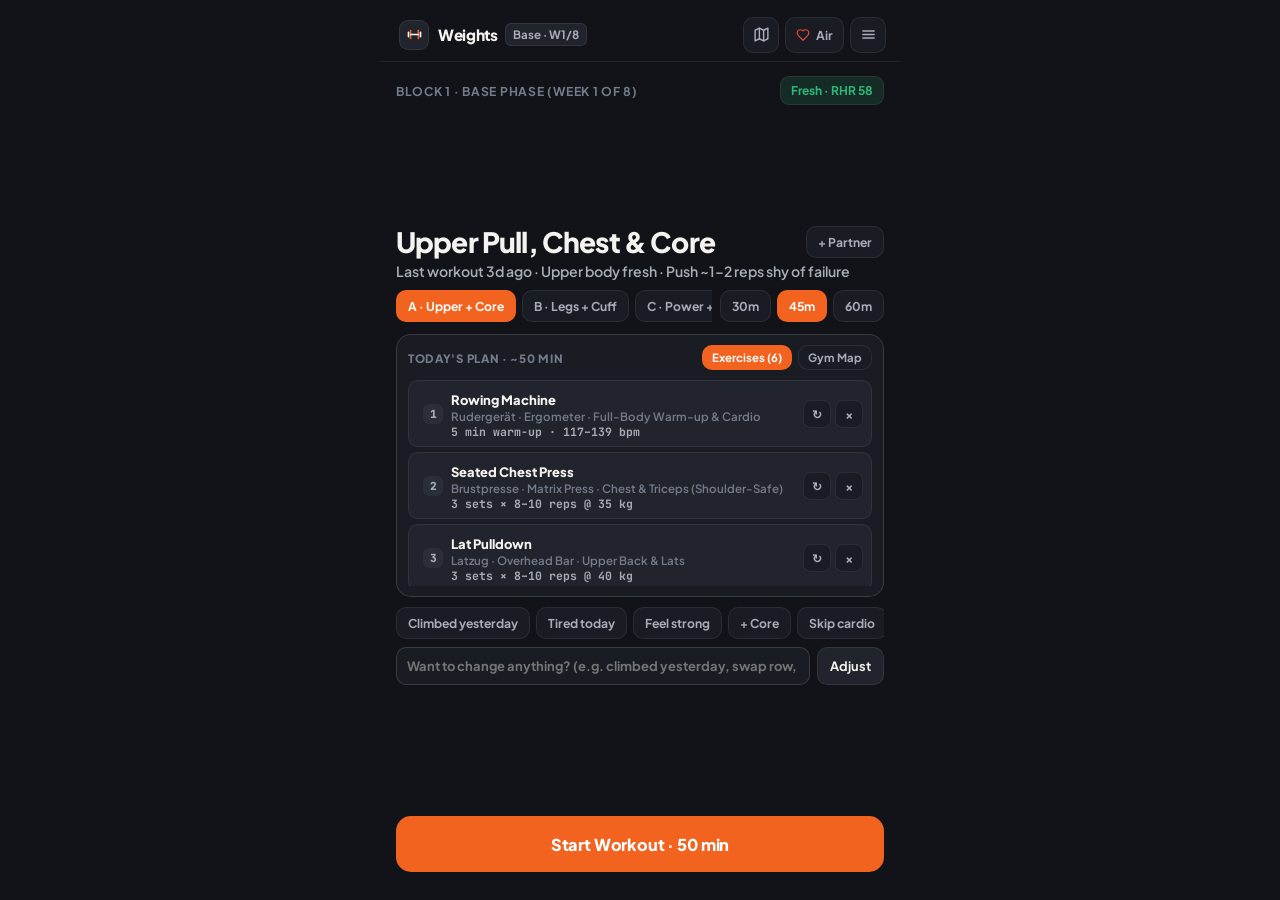
==== commit 63edf622: "Overhaul UI with clear machine diagrams, 1-tap rep logging, and 8-week block periodization" ====
--- a/index.html
+++ b/index.html
@@ -4,7 +4,7 @@
   <meta charset="UTF-8" />
   <meta name="viewport" content="width=device-width, initial-scale=1.0, viewport-fit=cover" />
   <title>Weights — AI Strength & Cardio Coach</title>
-  <meta name="description" content="Science-backed AI gym coach for Manegg Motion with 2D floor plan routing, maximal strength & VO2max periodization, and Garmin Venu 4s live heart rate." />
+  <meta name="description" content="AI gym coach for Manegg Motion with 8-week climber periodization, clear English + German machine diagrams, 1-tap rep logging, and Fitbit Air / Garmin live heart rate." />
   <meta name="theme-color" content="#111317" />
   <meta name="apple-mobile-web-app-capable" content="yes" />
   <meta name="apple-mobile-web-app-status-bar-style" content="black-translucent" />
@@ -32,7 +32,7 @@
         <span class="brand-copy">
           <span class="brand-title-line">
             <span class="brand-name-text">Weights</span>
-            <span id="header-meso-tag" class="meso-tag">W1 · Max Strength</span>
+            <span id="header-meso-tag" class="meso-tag">Base · W1/8</span>
           </span>
         </span>
       </button>
@@ -50,7 +50,7 @@
           <svg viewBox="0 0 24 24" fill="none" stroke="currentColor" stroke-width="2.1" stroke-linecap="round" stroke-linejoin="round">
             <path d="M19 14c1.49-1.46 3-3.21 3-5.5A5.5 5.5 0 0 0 16.5 3c-1.76 0-3 .5-4.5 2-1.5-1.5-2.74-2-4.5-2A5.5 5.5 0 0 0 2 8.5c0 2.3 1.5 4.05 3 5.5l7 7Z"/>
           </svg>
-          <span id="wearable-btn-label">Venu 4s</span>
+          <span id="wearable-btn-label">Air</span>
         </button>
 
         <button type="button" id="open-menu-btn" class="icon-btn" data-action="open-plan-modal" aria-label="Session Queue and Settings">
--- a/css/styles.css
+++ b/css/styles.css
@@ -1077,6 +1077,458 @@
   gap: 5px;
   font-size: 0.79rem;
   color: var(--text-secondary);
+}
+
+.station-head-row {
+  display: flex;
+  align-items: flex-start;
+  justify-content: space-between;
+  gap: 10px;
+}
+
+.howto-pill {
+  padding: 6px 10px;
+  border-radius: 9px;
+  background: var(--surface-2);
+  border: 1px solid var(--border-strong);
+  font-size: 0.74rem;
+  font-weight: 800;
+  color: var(--text);
+  white-space: nowrap;
+  flex-shrink: 0;
+  margin-top: 3px;
+}
+
+.howto-pill.is-new {
+  background: var(--teal-soft);
+  color: var(--teal);
+  border-color: hsla(189, 76%, 47%, 0.35);
+}
+
+.first-time-banner {
+  padding: 10px 12px;
+  border-radius: 12px;
+  background: var(--surface-1);
+  border: 1px solid hsla(189, 76%, 47%, 0.32);
+  display: flex;
+  align-items: center;
+  justify-content: space-between;
+  gap: 10px;
+  font-size: 0.79rem;
+}
+
+.first-time-banner strong {
+  display: block;
+  color: var(--teal);
+  font-size: 0.73rem;
+  text-transform: uppercase;
+  letter-spacing: 0.05em;
+  margin-bottom: 2px;
+}
+
+.form-diagram-box {
+  background: var(--surface-1);
+  border: 1px solid var(--border);
+  border-radius: 14px;
+  padding: 10px 12px;
+  display: flex;
+  align-items: center;
+  justify-content: center;
+}
+
+.form-diagram-svg {
+  width: 100%;
+  max-width: 280px;
+  height: auto;
+  display: block;
+}
+
+.feel-avoid-grid {
+  display: grid;
+  grid-template-columns: 1fr 1fr;
+  gap: 8px;
+}
+
+.feel-box {
+  padding: 9px 11px;
+  border-radius: 11px;
+  background: var(--success-soft);
+  font-size: 0.76rem;
+  font-weight: 700;
+  color: var(--success);
+}
+
+.avoid-box {
+  padding: 9px 11px;
+  border-radius: 11px;
+  background: var(--warning-soft);
+  font-size: 0.76rem;
+  font-weight: 700;
+  color: var(--warning);
+}
+
+.diagnosis-card {
+  background: var(--surface-1);
+  border: 1px solid var(--border-strong);
+  border-radius: 15px;
+  padding: 13px;
+  display: flex;
+  flex-direction: column;
+  gap: 10px;
+}
+
+.diagnosis-cause {
+  font-size: 0.81rem;
+  font-weight: 600;
+  color: var(--text-secondary);
+  line-height: 1.38;
+}
+
+.briefing-plan-card {
+  background: var(--surface-1);
+  border: 1px solid var(--border-strong);
+  border-radius: 15px;
+  padding: 10px 11px;
+  display: flex;
+  flex-direction: column;
+  gap: 8px;
+}
+
+.briefing-card-head {
+  display: flex;
+  align-items: center;
+  justify-content: space-between;
+  gap: 8px;
+}
+
+.briefing-step-list {
+  display: flex;
+  flex-direction: column;
+  gap: 5px;
+  max-height: 206px;
+  overflow-y: auto;
+}
+
+.briefing-step-row {
+  display: flex;
+  align-items: center;
+  justify-content: space-between;
+  gap: 8px;
+  padding: 6px 8px;
+  border-radius: 10px;
+  background: var(--surface-2);
+  border: 1px solid var(--border);
+}
+
+.briefing-step-main {
+  display: flex;
+  align-items: center;
+  gap: 8px;
+  min-width: 0;
+  flex: 1;
+  text-align: left;
+}
+
+.briefing-num {
+  width: 20px;
+  height: 20px;
+  border-radius: 6px;
+  background: var(--surface-3);
+  font-family: 'JetBrains Mono', ui-monospace, monospace;
+  font-size: 0.7rem;
+  font-weight: 800;
+  display: grid;
+  place-items: center;
+  flex-shrink: 0;
+  color: var(--text-secondary);
+}
+
+.briefing-step-title {
+  font-size: 0.81rem;
+  font-weight: 800;
+  white-space: nowrap;
+  overflow: hidden;
+  text-overflow: ellipsis;
+}
+
+.briefing-step-rx {
+  font-family: 'JetBrains Mono', ui-monospace, monospace;
+  font-size: 0.72rem;
+  font-weight: 700;
+  color: var(--text-secondary);
+  display: block;
+}
+
+.briefing-step-actions {
+  display: flex;
+  align-items: center;
+  gap: 4px;
+  flex-shrink: 0;
+}
+
+.mini-act-btn {
+  width: 28px;
+  height: 28px;
+  border-radius: 8px;
+  background: var(--surface-1);
+  border: 1px solid var(--border);
+  font-size: 0.78rem;
+  font-weight: 800;
+  color: var(--text-secondary);
+  display: grid;
+  place-items: center;
+}
+
+.mini-act-btn:hover {
+  color: var(--text);
+  background: var(--surface-3);
+}
+
+.feedback-bar {
+  display: flex;
+  gap: 7px;
+}
+
+/* ==========================================================================
+   Clean Active Workout Overhaul (Machine Visual + Rep-Window 1-Tap Bar)
+   ========================================================================== */
+
+.top-progress-left {
+  display: inline-flex;
+  align-items: center;
+  gap: 8px;
+  min-width: 0;
+}
+
+.set-badge {
+  display: inline-flex;
+  align-items: center;
+  gap: 6px;
+  padding: 4px 9px;
+  border-radius: 8px;
+  background: var(--surface-2);
+  border: 1px solid var(--border);
+  font-size: 0.75rem;
+  font-weight: 800;
+  color: var(--text);
+}
+
+.set-badge.is-warmup {
+  background: var(--warning-soft);
+  color: var(--warning);
+}
+
+.inline-dots {
+  display: inline-flex;
+  gap: 4px;
+}
+
+.inline-dot {
+  width: 7px;
+  height: 7px;
+  border-radius: 99px;
+  background: var(--surface-3);
+}
+
+.inline-dot.is-done {
+  background: var(--success);
+}
+
+.inline-dot.is-current {
+  background: var(--accent);
+}
+
+.machine-meta-row {
+  display: flex;
+  align-items: center;
+  flex-wrap: wrap;
+  gap: 7px;
+  margin-top: 5px;
+}
+
+.gym-sticker-tag {
+  display: inline-flex;
+  align-items: center;
+  padding: 2px 8px;
+  border-radius: 6px;
+  background: var(--surface-2);
+  border: 1px solid var(--border-strong);
+  font-size: 0.74rem;
+  font-weight: 700;
+  color: var(--text);
+}
+
+.muscle-tag-text {
+  font-size: 0.8rem;
+  font-weight: 600;
+  color: var(--text-secondary);
+}
+
+.machine-visual-card {
+  width: 100%;
+  background: var(--surface-1);
+  border: 1px solid var(--border);
+  border-radius: 16px;
+  padding: 10px 12px;
+  display: flex;
+  align-items: center;
+  gap: 12px;
+  text-align: left;
+  transition: background 0.14s ease;
+}
+
+.machine-visual-card:hover {
+  background: var(--surface-2);
+}
+
+.machine-visual-thumb {
+  width: 102px;
+  height: 66px;
+  border-radius: 11px;
+  background: var(--surface-2);
+  border: 1px solid var(--border);
+  display: grid;
+  place-items: center;
+  padding: 4px 6px;
+  flex-shrink: 0;
+}
+
+.machine-visual-thumb .form-diagram-svg {
+  width: 100%;
+  height: 100%;
+  max-width: none;
+}
+
+.machine-visual-copy {
+  flex: 1;
+  min-width: 0;
+  display: flex;
+  flex-direction: column;
+  gap: 3px;
+}
+
+.machine-setup-text {
+  font-size: 0.77rem;
+  font-weight: 600;
+  color: var(--text-secondary);
+  line-height: 1.3;
+}
+
+.machine-cue-text {
+  font-size: 0.82rem;
+  font-weight: 700;
+  color: var(--text);
+  line-height: 1.3;
+}
+
+.machine-guide-hint {
+  font-size: 0.71rem;
+  font-weight: 700;
+  color: var(--accent);
+  margin-top: 2px;
+}
+
+.rx-panel {
+  background: var(--surface-1);
+  border: 1px solid var(--border-strong);
+  border-radius: 18px;
+  padding: 14px;
+  display: flex;
+  flex-direction: column;
+  gap: 12px;
+}
+
+.rx-load-row {
+  display: flex;
+  align-items: center;
+  justify-content: space-between;
+  gap: 10px;
+}
+
+.rx-divider {
+  height: 1px;
+  background: var(--border);
+}
+
+.rx-rep-row {
+  display: flex;
+  align-items: baseline;
+  justify-content: space-between;
+  gap: 8px;
+  flex-wrap: wrap;
+}
+
+.rx-rep-goal {
+  font-size: 1.04rem;
+  font-weight: 800;
+  letter-spacing: -0.01em;
+  color: var(--text);
+}
+
+.rx-rep-rule {
+  font-size: 0.77rem;
+  font-weight: 600;
+  color: var(--text-secondary);
+}
+
+.rep-tap-block {
+  display: flex;
+  flex-direction: column;
+  gap: 6px;
+}
+
+.rep-tap-label {
+  font-size: 0.71rem;
+  font-weight: 700;
+  text-transform: uppercase;
+  letter-spacing: 0.05em;
+  color: var(--text-muted);
+  text-align: center;
+}
+
+.rep-tap-grid {
+  display: grid;
+  grid-template-columns: repeat(6, 1fr);
+  gap: 6px;
+}
+
+.rep-tap-btn {
+  min-height: 52px;
+  border-radius: 13px;
+  background: var(--surface-1);
+  border: 1px solid var(--border);
+  font-family: 'JetBrains Mono', ui-monospace, monospace;
+  font-variant-numeric: tabular-nums;
+  font-size: 0.96rem;
+  font-weight: 800;
+  color: var(--text-secondary);
+  display: grid;
+  place-items: center;
+  transition: background 0.12s ease, color 0.12s ease, transform 0.08s ease;
+}
+
+.rep-tap-btn.is-target {
+  background: var(--surface-2);
+  border-color: var(--border-strong);
+  color: var(--text);
+}
+
+.rep-tap-btn:hover,
+.rep-tap-btn:active {
+  background: var(--accent);
+  color: var(--accent-fg);
+  border-color: transparent;
+  transform: scale(0.95);
+}
+
+.briefing-step-sub {
+  font-size: 0.72rem;
+  font-weight: 600;
+  color: var(--text-muted);
+  display: block;
+  white-space: nowrap;
+  overflow: hidden;
+  text-overflow: ellipsis;
 }
 
 /* ==========================================================================
